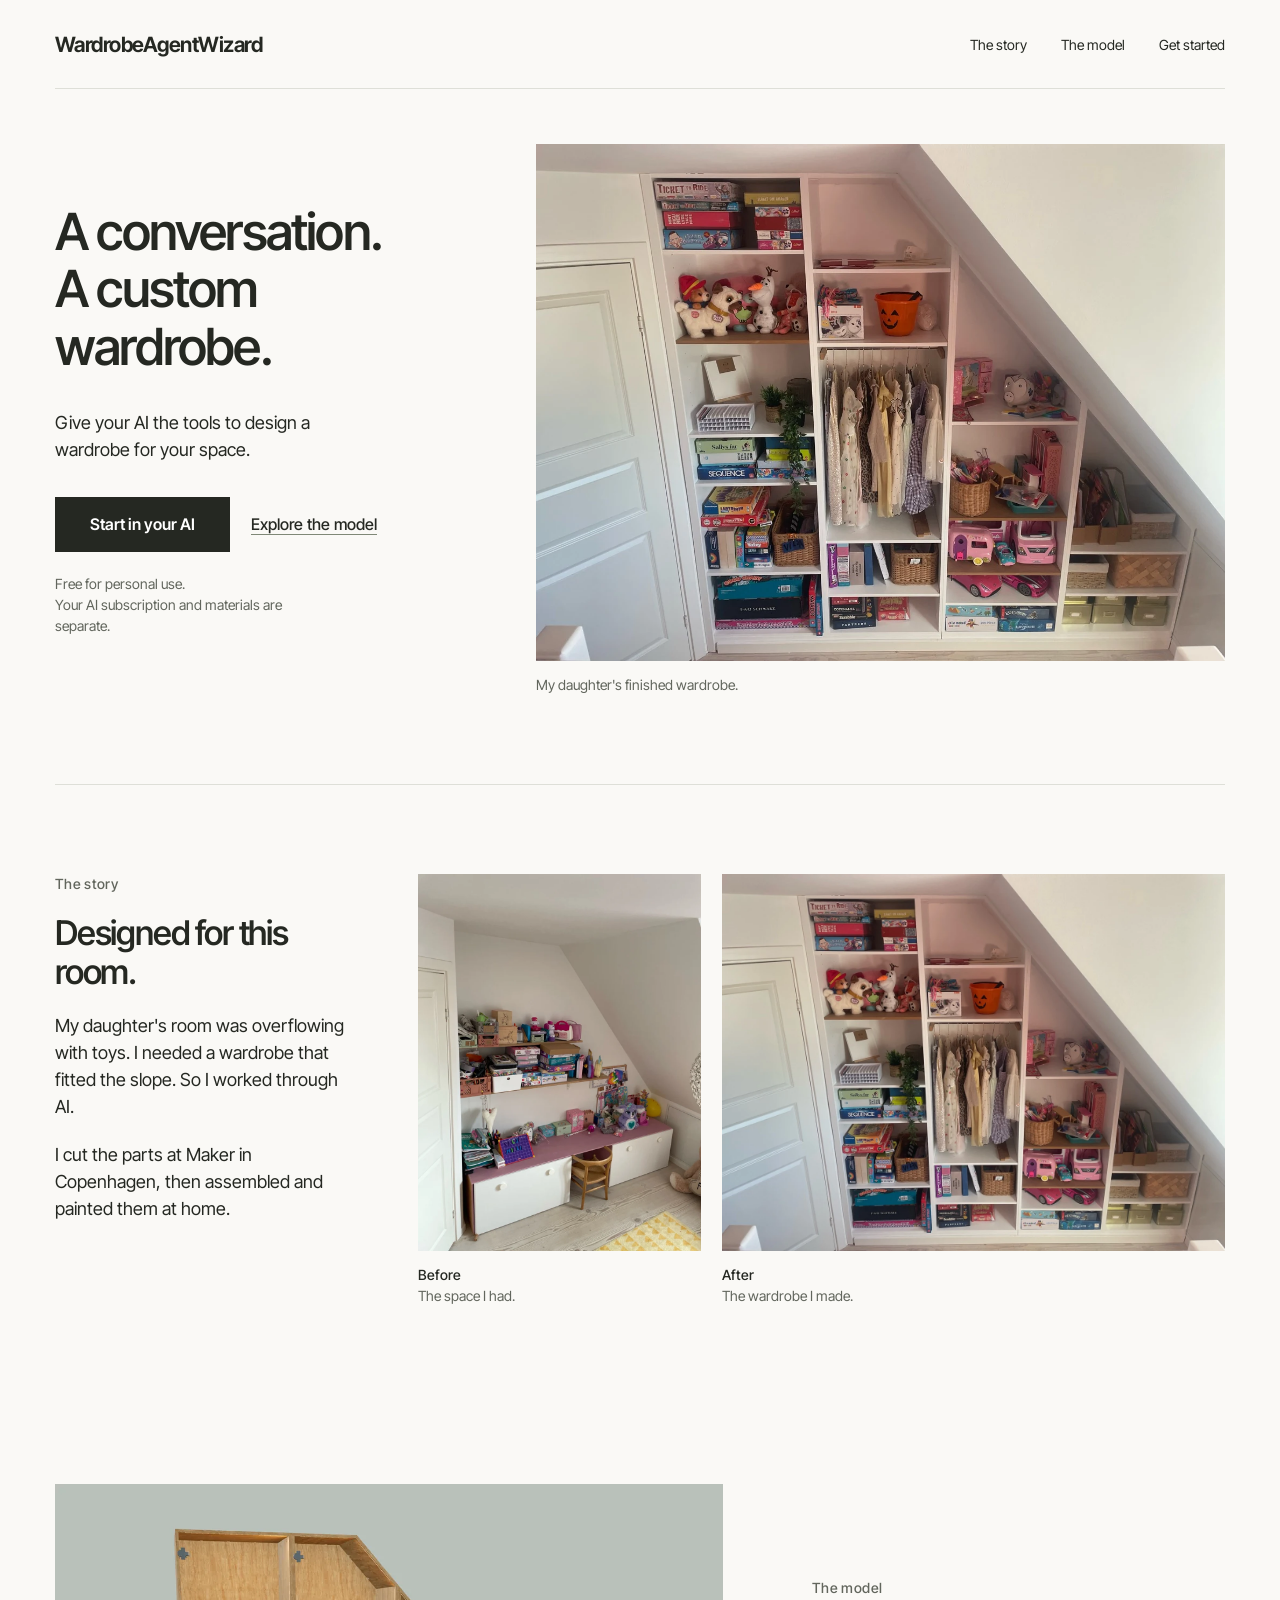
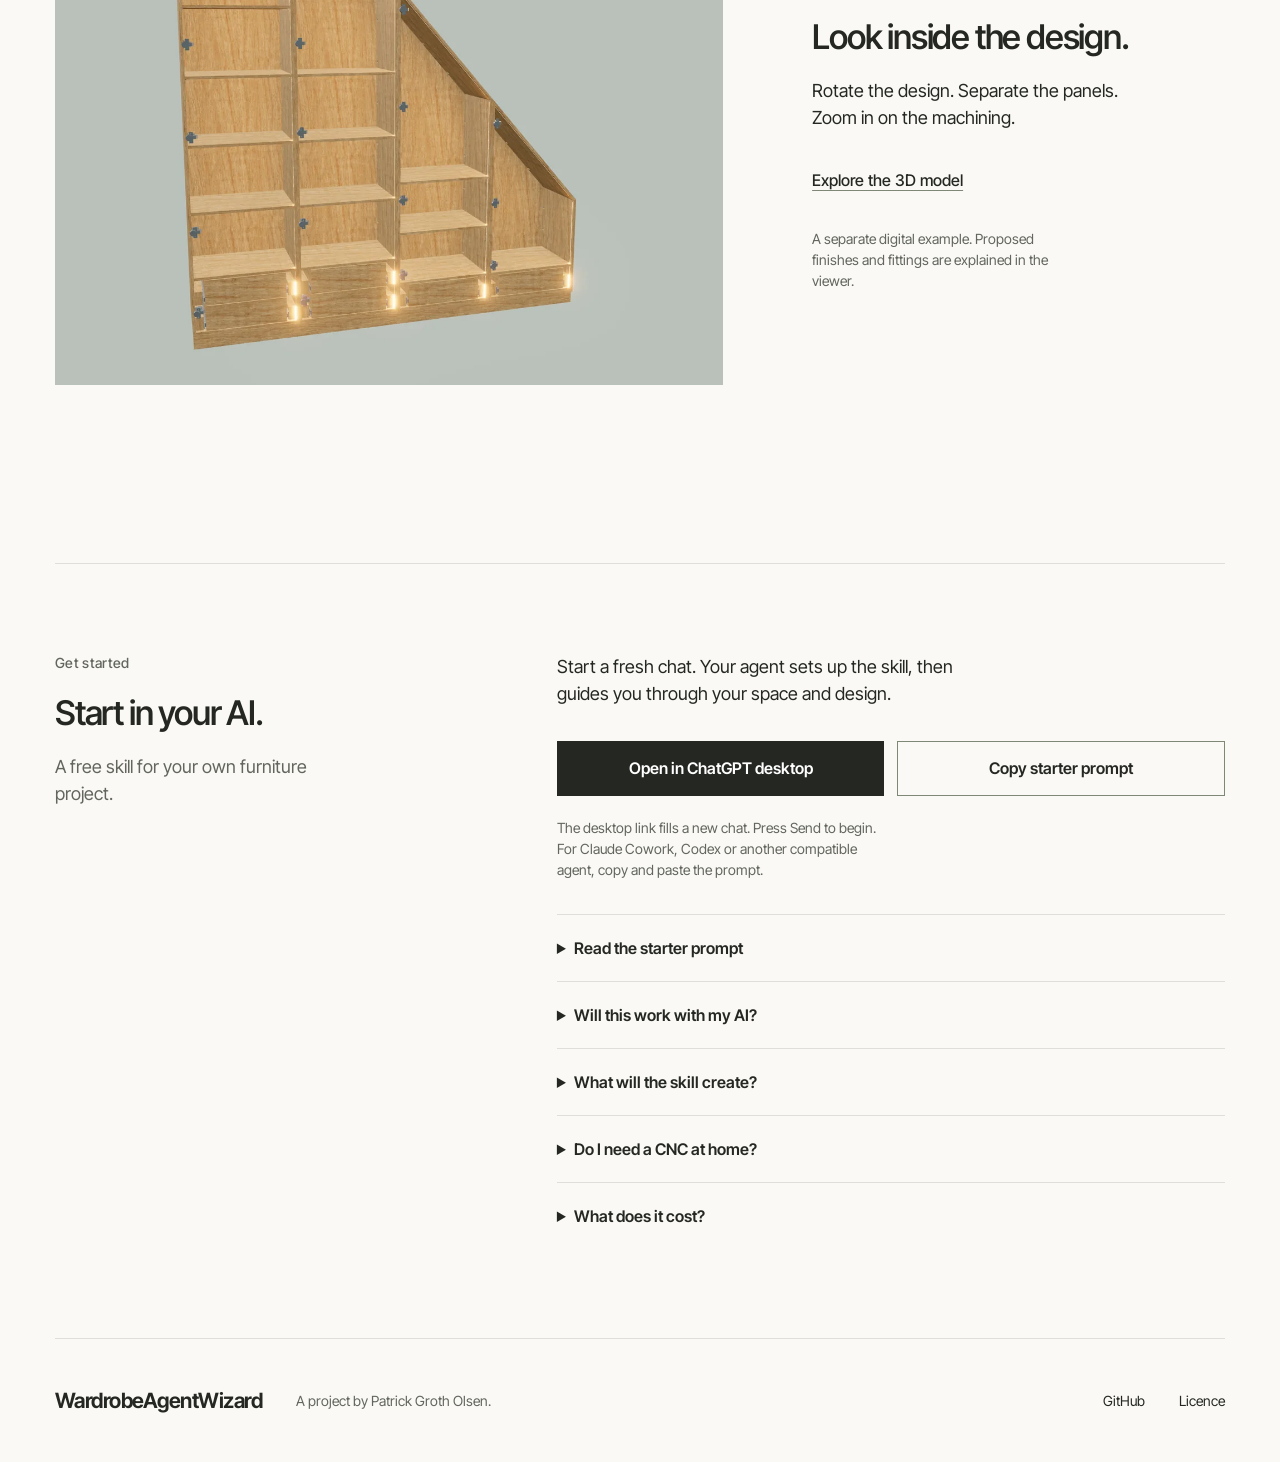
==== viewer/showcase/index.html @ 61561daf "style: simplify wardrobe page and show full finished photo" ====
<!doctype html>
<!-- Scope: Editorial furniture story and accessible handoff into the visitor's own AI agent. -->
<html lang="en">
<head>
  <meta charset="UTF-8"><meta name="viewport" content="width=device-width, initial-scale=1">
  <meta name="description" content="A conversation. A custom wardrobe. Give your AI agent a free personal-use skill for designing fitted furniture around your room.">
  <meta name="theme-color" content="#faf9f6">
  <meta property="og:title" content="A conversation. A custom wardrobe.">
  <meta property="og:description" content="From an awkward nook to a real wardrobe. Start your own project inside your AI agent.">
  <meta property="og:image" content="https://patrickgrothols.github.io/WardrobeAgentWizard/wardrobe-finished-wide.webp">
  <title>WardrobeAgentWizard | A conversation. A custom wardrobe.</title>
  <link rel="preload" href="./fonts/inter-tight-latin.woff2" as="font" type="font/woff2" crossorigin>
  <link rel="stylesheet" href="./editorial-theme.css"><link rel="stylesheet" href="./landing.css">
</head>
<body>
  <a class="skip" href="#main">Skip to content</a>
  <header class="shell topbar">
    <a class="brand" href="./" aria-label="WardrobeAgentWizard home">WardrobeAgentWizard</a>
    <nav aria-label="Main"><a href="#the-build">The story</a><a href="./model.html">The model</a><a href="#start">Get started</a></nav>
  </header>
  <main id="main">
    <section class="shell hero" aria-labelledby="hero-title">
        <div class="hero-copy"><h1 id="hero-title">A conversation.<br>A custom wardrobe.</h1>
          <p class="hero-intro">Give your AI the tools to design a wardrobe for your space.</p>
          <div class="actions"><a class="button primary" href="#start">Start in your AI</a><a class="text-link" href="./model.html">Explore the model</a></div>
          <p class="small hero-footnote">Free for personal use.<br>Your AI subscription and materials are separate.</p>
        </div>
      <figure class="hero-photo"><a href="./media/wardrobe-finished-wide.webp" aria-label="View the full finished-wardrobe photograph"><img src="./media/wardrobe-finished-wide.webp" width="1280" height="960" fetchpriority="high" alt="The complete finished wardrobe, from its tall left cabinet to the low shelves beneath the sloping ceiling."></a><figcaption>My daughter's finished wardrobe.</figcaption></figure>
    </section>
    <section class="shell room-section" id="the-build" aria-labelledby="room-title">
      <div class="room-intro"><p class="eyebrow">The story</p><h2 id="room-title">Designed for this room.</h2><p>My daughter's room was overflowing with toys. I needed a wardrobe that fitted the slope. So I worked through AI.</p><p>I cut the parts at Maker in Copenhagen, then assembled and painted them at home.</p></div>
      <div class="room-pair">
        <figure class="room-before"><img src="./media/room-before.webp" width="900" height="1200" loading="lazy" alt="Before: toys and games crowded shelves and a desk in the nook."><figcaption><span>Before</span>The space I had.</figcaption></figure>
        <figure class="room-after"><img src="./media/wardrobe-finished-wide.webp" width="1280" height="960" loading="lazy" alt="After: the full finished wardrobe stores toys, games and clothes beneath the sloping ceiling."><figcaption><span>After</span>The wardrobe I made.</figcaption></figure>
      </div>
    </section>
    <section class="model-section" aria-labelledby="model-title"><div class="shell model-grid">
      <a class="model-image" href="./model.html" aria-label="Open the interactive digital wardrobe example"><img src="./media/wardrobe-digital.webp" width="1200" height="900" loading="lazy" alt="A separate digital wardrobe example showing shelves, hardware, drawers and lighting."></a>
      <div class="model-copy"><p class="eyebrow">The model</p><h2 id="model-title">Look inside the design.</h2><p>Rotate the design. Separate the panels. Zoom in on the machining.</p><a class="text-link" href="./model.html">Explore the 3D model</a><p class="small">A separate digital example. Proposed finishes and fittings are explained in the viewer.</p></div>
    </div></section>
    <section class="start-section" id="start" aria-labelledby="start-title"><div class="shell start-grid">
      <div class="start-title"><p class="eyebrow">Get started</p><h2 id="start-title">Start in your AI.</h2><p>A free skill for your own furniture project.</p></div>
      <div class="start-panel"><p>Start a fresh chat. Your agent sets up the skill, then guides you through your space and design.</p>
        <div class="agent-actions"><a id="desktop-launch" class="button primary" href="#starter-prompt">Open in ChatGPT desktop</a><button class="button secondary" id="copy-prompt" type="button">Copy starter prompt</button></div>
        <p class="small">The desktop link fills a new chat. Press Send to begin. For Claude Cowork, Codex or another compatible agent, copy and paste the prompt.</p>
        <p id="copy-status" class="copy-status" role="status" aria-live="polite"></p>
        <details id="prompt-details"><summary>Read the starter prompt</summary><label class="visually-hidden" for="starter-prompt">Starter prompt</label><textarea id="starter-prompt" readonly rows="5">Set up WardrobeAgentWizard Skill and help me design my furniture. Go to https://github.com/PatrickGrothOls/WardrobeAgentWizard and follow the getting-started instructions. Handle the setup and ask me for any necessary approvals.</textarea></details>
        <details><summary>Will this work with my AI?</summary><p>Use an AI work environment that can download files and run commands. Setup supports macOS Apple Silicon and Linux x86-64, including hosted workspaces. Native Windows isn't supported. Allow about 4 GB free plus project space.</p><a class="text-link" href="https://github.com/PatrickGrothOls/WardrobeAgentWizard/blob/main/START_HERE.md">Setup details and limitations</a></details>
        <details><summary>What will the skill create?</summary><p>The workflow covers measurements, 3D design, part files, supported hardware machining and cutting information. Your agent asks for missing measurements and workshop details. Designs and manufacturing files must be checked before cutting.</p></details>
        <details><summary>Do I need a CNC at home?</summary><p>No. You need access to a workshop or supplier that can cut the parts. My build used the CNC at Maker in Copenhagen.</p></details>
        <details><summary>What does it cost?</summary><p>The skill is free for personal, noncommercial projects. AI subscriptions, materials, hardware and workshop time are separate. Commercial use requires a separate licence.</p></details>
      </div>
    </div><footer class="shell"><a class="brand" href="./">WardrobeAgentWizard</a><p>A project by Patrick Groth Olsen.</p><nav aria-label="Footer"><a href="https://github.com/PatrickGrothOls/WardrobeAgentWizard">GitHub</a><a href="https://github.com/PatrickGrothOls/WardrobeAgentWizard/blob/main/LICENSE.md">Licence</a></nav></footer></section>
  </main>
  <script type="module" src="./LandingPage.js"></script>
</body>
</html>
---- viewer/showcase/editorial-theme.css ----
/* Scope: Shared editorial type, colour, spacing, controls and accessible document defaults. */
@font-face { font-family:"Inter Tight"; src:url("./fonts/inter-tight-latin.woff2") format("woff2"); font-style:normal; font-weight:400 900; font-display:swap; }
:root { --paper:#faf9f6; --ink:#252822; --muted:#62665d; --accent:#65725b; --rule:#dedfd8; --xs:.5rem; --sm:.8125rem; --md:1.3125rem; --lg:2.125rem; --xl:3.4375rem; --xxl:5.5625rem; font-family:"Inter Tight",Arial,sans-serif; color:var(--ink); background:var(--paper); font-synthesis:none; }
* { box-sizing:border-box; }
html { scroll-padding-top:var(--lg); }
body { margin:0; font-size:1.125rem; line-height:1.5; }
a { color:inherit; text-underline-offset:.25em; }
button,textarea { font:inherit; }
button,a,summary { -webkit-tap-highlight-color:transparent; }
a:focus-visible,button:focus-visible,summary:focus-visible,textarea:focus-visible { outline:3px solid var(--accent); outline-offset:5px; }
img { display:block; width:100%; height:auto; }
figure,h1,h2,h3,p { margin:0; }
p+p { margin-top:var(--md); }
h1,h2,h3 { font-weight:550; letter-spacing:-.035em; line-height:1.12; }
h2 { font-size:2.125rem; }
h3 { font-size:1.625rem; margin-bottom:var(--md); }
.shell { width:min(calc(100% - 2 * var(--xl)),96rem); margin-inline:auto; }
.brand { font-size:1.3125rem; font-weight:650; letter-spacing:-.025em; text-decoration:none; line-height:1; white-space:nowrap; }
.eyebrow { font-size:.875rem; line-height:1.4; letter-spacing:.025em; font-weight:500; color:var(--muted); margin-bottom:var(--md); }
.small,figcaption { font-size:.875rem; line-height:1.5; }
.small { color:var(--muted); }
.actions { display:flex; align-items:center; flex-wrap:wrap; gap:var(--md); }
.button { display:inline-flex; align-items:center; justify-content:center; min-height:3.4375rem; padding:var(--sm) var(--lg); border:1px solid transparent; border-radius:0; font-size:1rem; font-weight:600; text-decoration:none; cursor:pointer; text-align:center; line-height:1.4; transition:background-color .18s,color .18s; }
.primary { color:#fff; background:var(--ink); }
.primary:hover { background:#454d3f; }
.secondary { color:var(--ink); border-color:#7f8877; background:transparent; }
.secondary:hover { background:#eceee7; }
.text-link { display:inline-flex; align-items:center; min-height:3.4375rem; text-decoration:underline; text-decoration-color:#7f8877; font-size:1rem; font-weight:500; }
.text-link:hover { color:#4e5948; }
details { border-top:1px solid var(--rule); }
summary { min-height:3.4375rem; padding-block:var(--md); cursor:pointer; font-size:1rem; font-weight:600; }
details p { margin-bottom:var(--md); }
textarea { width:100%; min-height:13rem; padding:var(--sm); border:1px solid #77786f; border-radius:0; background:transparent; color:inherit; font-size:1rem; resize:vertical; }
.visually-hidden { position:absolute; width:1px; height:1px; padding:0; overflow:hidden; clip-path:inset(50%); white-space:nowrap; }
.skip { position:absolute; top:-100px; left:var(--md); padding:var(--sm); background:var(--ink); color:#fff; z-index:10; }
.skip:focus { top:var(--sm); }
@media (prefers-reduced-motion:reduce) { .button { transition:none; } }
---- viewer/showcase/landing.css ----
/* Scope: Calm, uncropped photographic layouts and responsive page sections. */
.topbar { min-height:5.5625rem; display:flex; align-items:center; gap:var(--lg); border-bottom:1px solid var(--rule); }
nav { display:flex; gap:var(--lg); margin-left:auto; }
nav a { display:inline-flex; align-items:center; min-height:3.4375rem; font-size:.875rem; text-decoration:none; }
nav a:hover { text-decoration:underline; }
.hero { display:grid; grid-template-columns:minmax(0,.618fr) minmax(0,1fr); gap:var(--xl); align-items:center; padding-block:var(--xl) var(--xxl); }
h1 { font-size:clamp(2.625rem,4vw,3.4375rem); }
.hero-intro { max-width:32ch; margin-top:var(--lg); }
.hero .actions { margin-block:var(--lg) var(--md); }
.hero-footnote { max-width:34ch; }
.hero-photo a { display:block; }
.hero-photo img,.room-pair img { width:100%; height:auto; }
.hero-photo figcaption { margin-top:var(--sm); color:var(--muted); }
.room-section { display:grid; grid-template-columns:minmax(0,.382fr) minmax(0,1fr); gap:var(--xl); padding-block:var(--xxl); border-top:1px solid var(--rule); }
.room-intro p:not(.eyebrow) { margin-top:var(--md); max-width:30ch; }
.room-pair { display:grid; grid-template-columns:minmax(0,.5625fr) minmax(0,1fr); gap:var(--md); align-self:start; }
.room-pair figcaption { display:flex; flex-direction:column; padding-top:var(--sm); color:var(--muted); }
.room-pair figcaption span { color:var(--ink); font-weight:500; }
.model-section { padding-block:var(--xxl); }
.model-grid { display:grid; grid-template-columns:minmax(0,1fr) minmax(0,.618fr); align-items:center; gap:var(--xxl); }
.model-image { display:block; }
.model-copy>p:not(.eyebrow) { margin-top:var(--md); max-width:32ch; }
.model-copy .text-link { margin-top:var(--md); }
.model-copy .small { margin-top:var(--md); }
.start-section { padding-top:var(--xxl); }
.start-grid { display:grid; grid-template-columns:minmax(0,.618fr) minmax(0,1fr); gap:var(--xxl); padding-block:var(--xxl); border-top:1px solid var(--rule); }
.start-title>p:last-child { margin-top:var(--md); max-width:28ch; color:var(--muted); }
.start-panel>p { max-width:42ch; }
.agent-actions { display:flex; flex-wrap:wrap; gap:var(--sm); margin-block:var(--lg) var(--md); }
.agent-actions .button { flex:1; min-width:13rem; }
.start-panel .small { margin-bottom:var(--lg); }
.start-panel details p { color:var(--muted); font-size:1rem; }
.start-panel .text-link { margin-bottom:var(--md); }
.copy-status { font-size:1rem; color:#3d5839; margin-bottom:var(--md); }
.copy-status:empty { display:none; }
footer { display:flex; align-items:center; gap:var(--lg); border-top:1px solid var(--rule); padding-block:var(--lg); }
footer p { font-size:.875rem; color:var(--muted); }
@media (max-width:75rem) {
  .shell { width:calc(100% - 2 * var(--lg)); }
  .hero,.room-section { gap:var(--lg); }
  .model-grid,.start-grid { gap:var(--xl); }
}
@media (max-width:47.5rem) {
  .shell { width:calc(100% - 2 * var(--md)); }
  .topbar { gap:var(--sm); }
  .brand { font-size:1rem; }
  .topbar nav a:not(:last-child) { display:none; }
  .topbar nav { gap:0; }
  .topbar nav a { white-space:nowrap; }
  .hero { grid-template-columns:1fr; gap:var(--lg); padding-block:var(--lg) var(--xl); }
  h1 { font-size:2.625rem; }
  .hero-intro { margin-top:var(--md); }
  .hero .actions { margin-top:var(--md); }
  .hero .button { padding-inline:var(--md); }
  .room-section { grid-template-columns:1fr; padding-block:var(--xl); gap:var(--lg); }
  .room-intro p:not(.eyebrow) { max-width:34ch; }
  .room-pair { gap:var(--sm); }
  .model-section { padding-block:var(--xl); }
  .model-grid { grid-template-columns:1fr; gap:var(--lg); }
  .model-copy>p:not(.eyebrow) { max-width:34ch; }
  .start-section { padding-top:var(--xl); }
  .start-grid { grid-template-columns:1fr; padding-block:var(--xl); gap:var(--lg); }
  footer { flex-wrap:wrap; gap:var(--sm); padding-block:var(--lg); }
  footer p { flex-basis:100%; }
  footer nav { margin-left:0; }
}
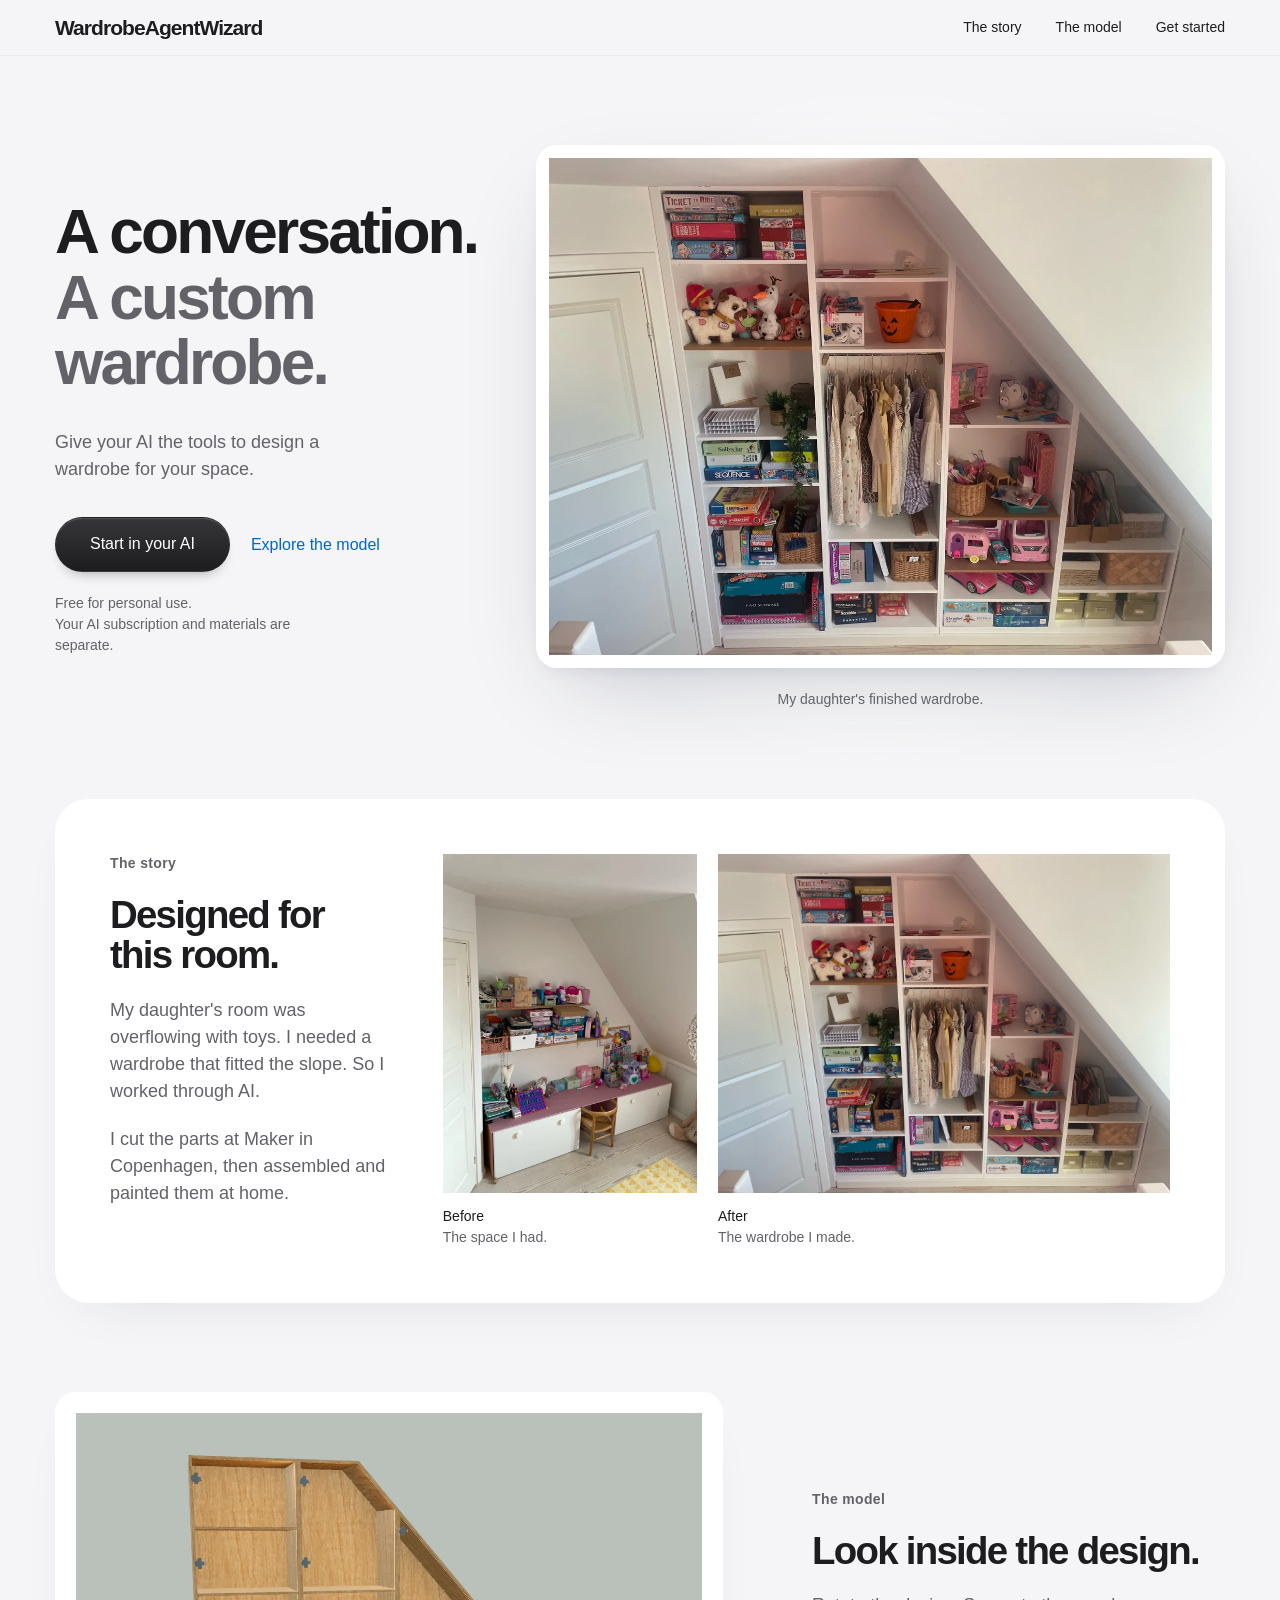
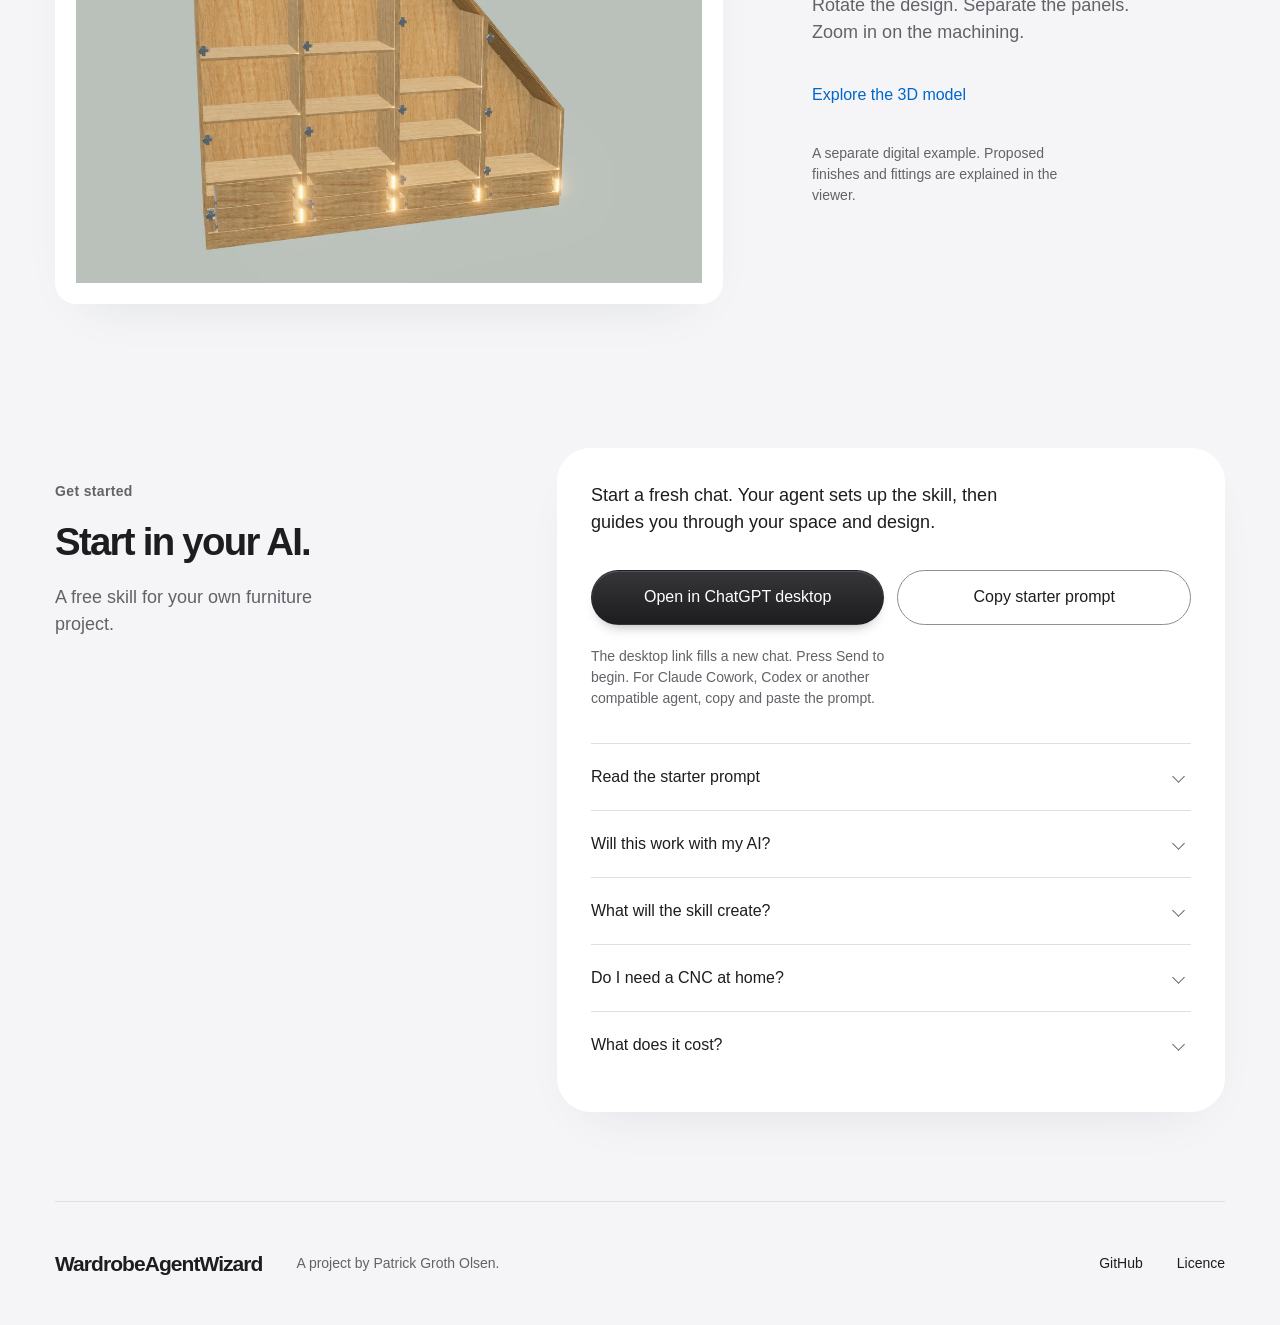
==== commit 37ba8e57: "style: add depth and finesse to wardrobe landing page" ====
--- a/viewer/showcase/index.html
+++ b/viewer/showcase/index.html
@@ -4,23 +4,22 @@
 <head>
   <meta charset="UTF-8"><meta name="viewport" content="width=device-width, initial-scale=1">
   <meta name="description" content="A conversation. A custom wardrobe. Give your AI agent a free personal-use skill for designing fitted furniture around your room.">
-  <meta name="theme-color" content="#faf9f6">
+  <meta name="theme-color" content="#f5f5f7">
   <meta property="og:title" content="A conversation. A custom wardrobe.">
   <meta property="og:description" content="From an awkward nook to a real wardrobe. Start your own project inside your AI agent.">
   <meta property="og:image" content="https://patrickgrothols.github.io/WardrobeAgentWizard/wardrobe-finished-wide.webp">
   <title>WardrobeAgentWizard | A conversation. A custom wardrobe.</title>
-  <link rel="preload" href="./fonts/inter-tight-latin.woff2" as="font" type="font/woff2" crossorigin>
   <link rel="stylesheet" href="./editorial-theme.css"><link rel="stylesheet" href="./landing.css">
 </head>
 <body>
   <a class="skip" href="#main">Skip to content</a>
-  <header class="shell topbar">
+  <header class="site-header"><div class="shell topbar">
     <a class="brand" href="./" aria-label="WardrobeAgentWizard home">WardrobeAgentWizard</a>
     <nav aria-label="Main"><a href="#the-build">The story</a><a href="./model.html">The model</a><a href="#start">Get started</a></nav>
-  </header>
+  </div></header>
   <main id="main">
     <section class="shell hero" aria-labelledby="hero-title">
-        <div class="hero-copy"><h1 id="hero-title">A conversation.<br>A custom wardrobe.</h1>
+        <div class="hero-copy"><h1 id="hero-title">A conversation.<br><span>A custom wardrobe.</span></h1>
           <p class="hero-intro">Give your AI the tools to design a wardrobe for your space.</p>
           <div class="actions"><a class="button primary" href="#start">Start in your AI</a><a class="text-link" href="./model.html">Explore the model</a></div>
           <p class="small hero-footnote">Free for personal use.<br>Your AI subscription and materials are separate.</p>
--- a/viewer/showcase/editorial-theme.css
+++ b/viewer/showcase/editorial-theme.css
@@ -1,9 +1,15 @@
-/* Scope: Shared editorial type, colour, spacing, controls and accessible document defaults. */
-@font-face { font-family:"Inter Tight"; src:url("./fonts/inter-tight-latin.woff2") format("woff2"); font-style:normal; font-weight:400 900; font-display:swap; }
-:root { --paper:#faf9f6; --ink:#252822; --muted:#62665d; --accent:#65725b; --rule:#dedfd8; --xs:.5rem; --sm:.8125rem; --md:1.3125rem; --lg:2.125rem; --xl:3.4375rem; --xxl:5.5625rem; font-family:"Inter Tight",Arial,sans-serif; color:var(--ink); background:var(--paper); font-synthesis:none; }
+/* Scope: Shared type, surface materials, controls and accessible document defaults. */
+:root {
+  --paper:#f5f5f7; --surface:#fff; --ink:#1d1d1f; --muted:#626268; --accent:#0066cc; --rule:#dedee3;
+  --xs:.5rem; --sm:.8125rem; --md:1.3125rem; --lg:2.125rem; --xl:3.4375rem; --xxl:5.5625rem;
+  --radius:1.3125rem; --radius-lg:2.125rem; --display:calc(3.4375rem * 1.272); --section-title:calc(2.125rem * 1.272);
+  --photo-shadow:0 34px 89px -34px #1d263c42,0 8px 21px -13px #1d263c2e;
+  --surface-shadow:0 21px 55px -34px #1d263c26,inset 0 1px 0 #ffffff;
+  font-family:-apple-system,BlinkMacSystemFont,"Segoe UI",sans-serif; color:var(--ink); background:var(--paper); font-synthesis:none;
+}
 * { box-sizing:border-box; }
-html { scroll-padding-top:var(--lg); }
-body { margin:0; font-size:1.125rem; line-height:1.5; }
+html { scroll-padding-top:var(--xxl); }
+body { margin:0; font-size:1.125rem; line-height:1.5; -webkit-font-smoothing:antialiased; }
 a { color:inherit; text-underline-offset:.25em; }
 button,textarea { font:inherit; }
 button,a,summary { -webkit-tap-highlight-color:transparent; }
@@ -11,26 +17,29 @@
 img { display:block; width:100%; height:auto; }
 figure,h1,h2,h3,p { margin:0; }
 p+p { margin-top:var(--md); }
-h1,h2,h3 { font-weight:550; letter-spacing:-.035em; line-height:1.12; }
-h2 { font-size:2.125rem; }
+h1,h2,h3 { font-weight:600; letter-spacing:-.045em; line-height:1.05; text-wrap:balance; overflow-wrap:anywhere; }
+h2 { font-size:clamp(2.125rem,3vw,var(--section-title)); }
 h3 { font-size:1.625rem; margin-bottom:var(--md); }
 .shell { width:min(calc(100% - 2 * var(--xl)),96rem); margin-inline:auto; }
-.brand { font-size:1.3125rem; font-weight:650; letter-spacing:-.025em; text-decoration:none; line-height:1; white-space:nowrap; }
-.eyebrow { font-size:.875rem; line-height:1.4; letter-spacing:.025em; font-weight:500; color:var(--muted); margin-bottom:var(--md); }
-.small,figcaption { font-size:.875rem; line-height:1.5; }
+.brand { font-size:1.3125rem; font-weight:600; letter-spacing:-.045em; text-decoration:none; line-height:1; overflow-wrap:anywhere; }
+.eyebrow { font-size:.875rem; line-height:1.4; letter-spacing:.025em; font-weight:600; color:var(--muted); margin-bottom:var(--md); }
+.small,figcaption { font-size:.875rem; line-height:1.5; overflow-wrap:anywhere; }
 .small { color:var(--muted); }
 .actions { display:flex; align-items:center; flex-wrap:wrap; gap:var(--md); }
-.button { display:inline-flex; align-items:center; justify-content:center; min-height:3.4375rem; padding:var(--sm) var(--lg); border:1px solid transparent; border-radius:0; font-size:1rem; font-weight:600; text-decoration:none; cursor:pointer; text-align:center; line-height:1.4; transition:background-color .18s,color .18s; }
-.primary { color:#fff; background:var(--ink); }
-.primary:hover { background:#454d3f; }
-.secondary { color:var(--ink); border-color:#7f8877; background:transparent; }
-.secondary:hover { background:#eceee7; }
-.text-link { display:inline-flex; align-items:center; min-height:3.4375rem; text-decoration:underline; text-decoration-color:#7f8877; font-size:1rem; font-weight:500; }
-.text-link:hover { color:#4e5948; }
+.button { display:inline-flex; align-items:center; justify-content:center; min-height:3.4375rem; padding:var(--sm) var(--lg); border:1px solid transparent; border-radius:3.4375rem; font-size:1rem; font-weight:500; text-decoration:none; cursor:pointer; text-align:center; line-height:1.4; transition:background-color .21s,box-shadow .21s; }
+.primary { color:#fff; background:linear-gradient(#36363a,#1d1d1f); box-shadow:inset 0 1px 0 #ffffff26,0 8px 13px -8px #1d1d1f66; }
+.primary:hover { background:#36363a; box-shadow:inset 0 1px 0 #ffffff26,0 8px 21px -8px #1d1d1f66; }
+.secondary { color:var(--ink); border-color:#8e8e93; background:var(--surface); }
+.secondary:hover { background:var(--paper); }
+.text-link { display:inline-flex; align-items:center; min-height:3.4375rem; color:var(--accent); text-decoration:none; font-size:1rem; font-weight:500; }
+.text-link:hover { text-decoration:underline; }
 details { border-top:1px solid var(--rule); }
-summary { min-height:3.4375rem; padding-block:var(--md); cursor:pointer; font-size:1rem; font-weight:600; }
+summary { display:flex; align-items:center; justify-content:space-between; gap:var(--md); min-height:3.4375rem; padding-block:var(--md); cursor:pointer; font-size:1rem; font-weight:500; list-style:none; }
+summary::-webkit-details-marker { display:none; }
+summary::after { content:""; width:var(--xs); height:var(--xs); flex-shrink:0; margin-right:var(--xs); border-right:1.5px solid var(--muted); border-bottom:1.5px solid var(--muted); transform:rotate(45deg); }
+details[open] summary::after { transform:rotate(225deg); }
 details p { margin-bottom:var(--md); }
-textarea { width:100%; min-height:13rem; padding:var(--sm); border:1px solid #77786f; border-radius:0; background:transparent; color:inherit; font-size:1rem; resize:vertical; }
+textarea { width:100%; min-height:13rem; padding:var(--md); border:1px solid #8e8e93; border-radius:var(--sm); background:var(--paper); color:inherit; font-size:1rem; resize:vertical; }
 .visually-hidden { position:absolute; width:1px; height:1px; padding:0; overflow:hidden; clip-path:inset(50%); white-space:nowrap; }
 .skip { position:absolute; top:-100px; left:var(--md); padding:var(--sm); background:var(--ink); color:#fff; z-index:10; }
 .skip:focus { top:var(--sm); }
--- a/viewer/showcase/landing.css
+++ b/viewer/showcase/landing.css
@@ -1,30 +1,36 @@
-/* Scope: Calm, uncropped photographic layouts and responsive page sections. */
-.topbar { min-height:5.5625rem; display:flex; align-items:center; gap:var(--lg); border-bottom:1px solid var(--rule); }
+/* Scope: Layered photographic page sections and their responsive layout. */
+.site-header { position:sticky; top:0; z-index:5; background:#f5f5f7d9; backdrop-filter:blur(21px); -webkit-backdrop-filter:blur(21px); border-bottom:1px solid #1d1d1f0a; }
+.topbar { min-height:3.4375rem; display:flex; flex-wrap:wrap; align-items:center; gap:0 var(--lg); }
+.topbar .brand { max-width:100%; }
 nav { display:flex; gap:var(--lg); margin-left:auto; }
 nav a { display:inline-flex; align-items:center; min-height:3.4375rem; font-size:.875rem; text-decoration:none; }
-nav a:hover { text-decoration:underline; }
-.hero { display:grid; grid-template-columns:minmax(0,.618fr) minmax(0,1fr); gap:var(--xl); align-items:center; padding-block:var(--xl) var(--xxl); }
-h1 { font-size:clamp(2.625rem,4vw,3.4375rem); }
-.hero-intro { max-width:32ch; margin-top:var(--lg); }
+nav a:hover { color:var(--accent); }
+.hero { display:grid; grid-template-columns:minmax(0,.618fr) minmax(0,1fr); gap:var(--xl); align-items:center; padding-block:var(--xxl); }
+h1 { font-size:clamp(2.625rem,4.86vw,var(--display)); }
+h1 span { color:var(--muted); }
+.hero-intro { max-width:32ch; margin-top:var(--lg); color:var(--muted); }
 .hero .actions { margin-block:var(--lg) var(--md); }
-.hero-footnote { max-width:34ch; }
-.hero-photo a { display:block; }
+.hero-footnote { max-width:36ch; }
+.hero-photo { position:relative; isolation:isolate; }
+.hero-photo::before { content:""; position:absolute; inset:calc(-1 * var(--xl)) 0; z-index:-1; background:radial-gradient(ellipse,#ffffff 34%,#ffffff00 72%); pointer-events:none; }
+.hero-photo a { display:block; padding:var(--sm); border-radius:var(--radius); background:var(--surface); box-shadow:var(--photo-shadow); }
 .hero-photo img,.room-pair img { width:100%; height:auto; }
-.hero-photo figcaption { margin-top:var(--sm); color:var(--muted); }
-.room-section { display:grid; grid-template-columns:minmax(0,.382fr) minmax(0,1fr); gap:var(--xl); padding-block:var(--xxl); border-top:1px solid var(--rule); }
-.room-intro p:not(.eyebrow) { margin-top:var(--md); max-width:30ch; }
+.hero-photo figcaption { margin-top:var(--md); color:var(--muted); text-align:center; }
+.room-section { display:grid; grid-template-columns:minmax(0,.382fr) minmax(0,1fr); gap:var(--xl); padding:var(--xl); border-radius:var(--radius-lg); background:var(--surface); box-shadow:var(--surface-shadow); }
+.room-intro p:not(.eyebrow) { margin-top:var(--md); max-width:30ch; color:var(--muted); }
 .room-pair { display:grid; grid-template-columns:minmax(0,.5625fr) minmax(0,1fr); gap:var(--md); align-self:start; }
 .room-pair figcaption { display:flex; flex-direction:column; padding-top:var(--sm); color:var(--muted); }
 .room-pair figcaption span { color:var(--ink); font-weight:500; }
 .model-section { padding-block:var(--xxl); }
 .model-grid { display:grid; grid-template-columns:minmax(0,1fr) minmax(0,.618fr); align-items:center; gap:var(--xxl); }
-.model-image { display:block; }
-.model-copy>p:not(.eyebrow) { margin-top:var(--md); max-width:32ch; }
-.model-copy .text-link { margin-top:var(--md); }
-.model-copy .small { margin-top:var(--md); }
-.start-section { padding-top:var(--xxl); }
-.start-grid { display:grid; grid-template-columns:minmax(0,.618fr) minmax(0,1fr); gap:var(--xxl); padding-block:var(--xxl); border-top:1px solid var(--rule); }
+.model-image { display:block; padding:var(--md); background:var(--surface); border-radius:var(--radius); box-shadow:var(--surface-shadow); }
+.model-copy>p:not(.eyebrow) { margin-top:var(--md); max-width:32ch; color:var(--muted); }
+.model-copy .text-link,.model-copy .small { margin-top:var(--md); }
+.start-section { padding-top:var(--xl); }
+.start-grid { display:grid; grid-template-columns:minmax(0,.618fr) minmax(0,1fr); gap:var(--xxl); padding-bottom:var(--xxl); }
+.start-title { padding-top:var(--lg); }
 .start-title>p:last-child { margin-top:var(--md); max-width:28ch; color:var(--muted); }
+.start-panel { background:var(--surface); padding:var(--lg); border-radius:var(--radius-lg); box-shadow:var(--surface-shadow); }
 .start-panel>p { max-width:42ch; }
 .agent-actions { display:flex; flex-wrap:wrap; gap:var(--sm); margin-block:var(--lg) var(--md); }
 .agent-actions .button { flex:1; min-width:13rem; }
@@ -37,8 +43,15 @@
 footer p { font-size:.875rem; color:var(--muted); }
 @media (max-width:75rem) {
   .shell { width:calc(100% - 2 * var(--lg)); }
-  .hero,.room-section { gap:var(--lg); }
+  .hero { gap:var(--lg); }
+  .room-section { gap:var(--lg); padding:var(--lg); }
   .model-grid,.start-grid { gap:var(--xl); }
+  .agent-actions .button { min-width:100%; }
+}
+@media (max-width:64rem) {
+  .room-section { grid-template-columns:1fr; }
+  .room-intro { max-width:55ch; }
+  .room-intro p:not(.eyebrow) { max-width:none; }
 }
 @media (max-width:47.5rem) {
   .shell { width:calc(100% - 2 * var(--md)); }
@@ -52,14 +65,20 @@
   .hero-intro { margin-top:var(--md); }
   .hero .actions { margin-top:var(--md); }
   .hero .button { padding-inline:var(--md); }
-  .room-section { grid-template-columns:1fr; padding-block:var(--xl); gap:var(--lg); }
-  .room-intro p:not(.eyebrow) { max-width:34ch; }
+  .hero-photo::before { inset:0; }
+  .hero-photo a { padding:var(--xs); border-radius:var(--sm); }
+  .hero-photo figcaption { margin-top:var(--sm); }
+  .room-section { padding:var(--md); border-radius:var(--radius); gap:var(--lg); }
   .room-pair { gap:var(--sm); }
   .model-section { padding-block:var(--xl); }
   .model-grid { grid-template-columns:1fr; gap:var(--lg); }
+  .model-image { padding:var(--sm); }
   .model-copy>p:not(.eyebrow) { max-width:34ch; }
-  .start-section { padding-top:var(--xl); }
-  .start-grid { grid-template-columns:1fr; padding-block:var(--xl); gap:var(--lg); }
+  .start-section { padding-top:0; }
+  .start-grid { grid-template-columns:1fr; padding-bottom:var(--xl); gap:var(--lg); }
+  .start-title { padding-top:0; }
+  .start-panel { padding:var(--md); border-radius:var(--radius); }
+  .agent-actions .button { min-width:0; flex-basis:100%; padding-inline:var(--sm); }
   footer { flex-wrap:wrap; gap:var(--sm); padding-block:var(--lg); }
   footer p { flex-basis:100%; }
   footer nav { margin-left:0; }
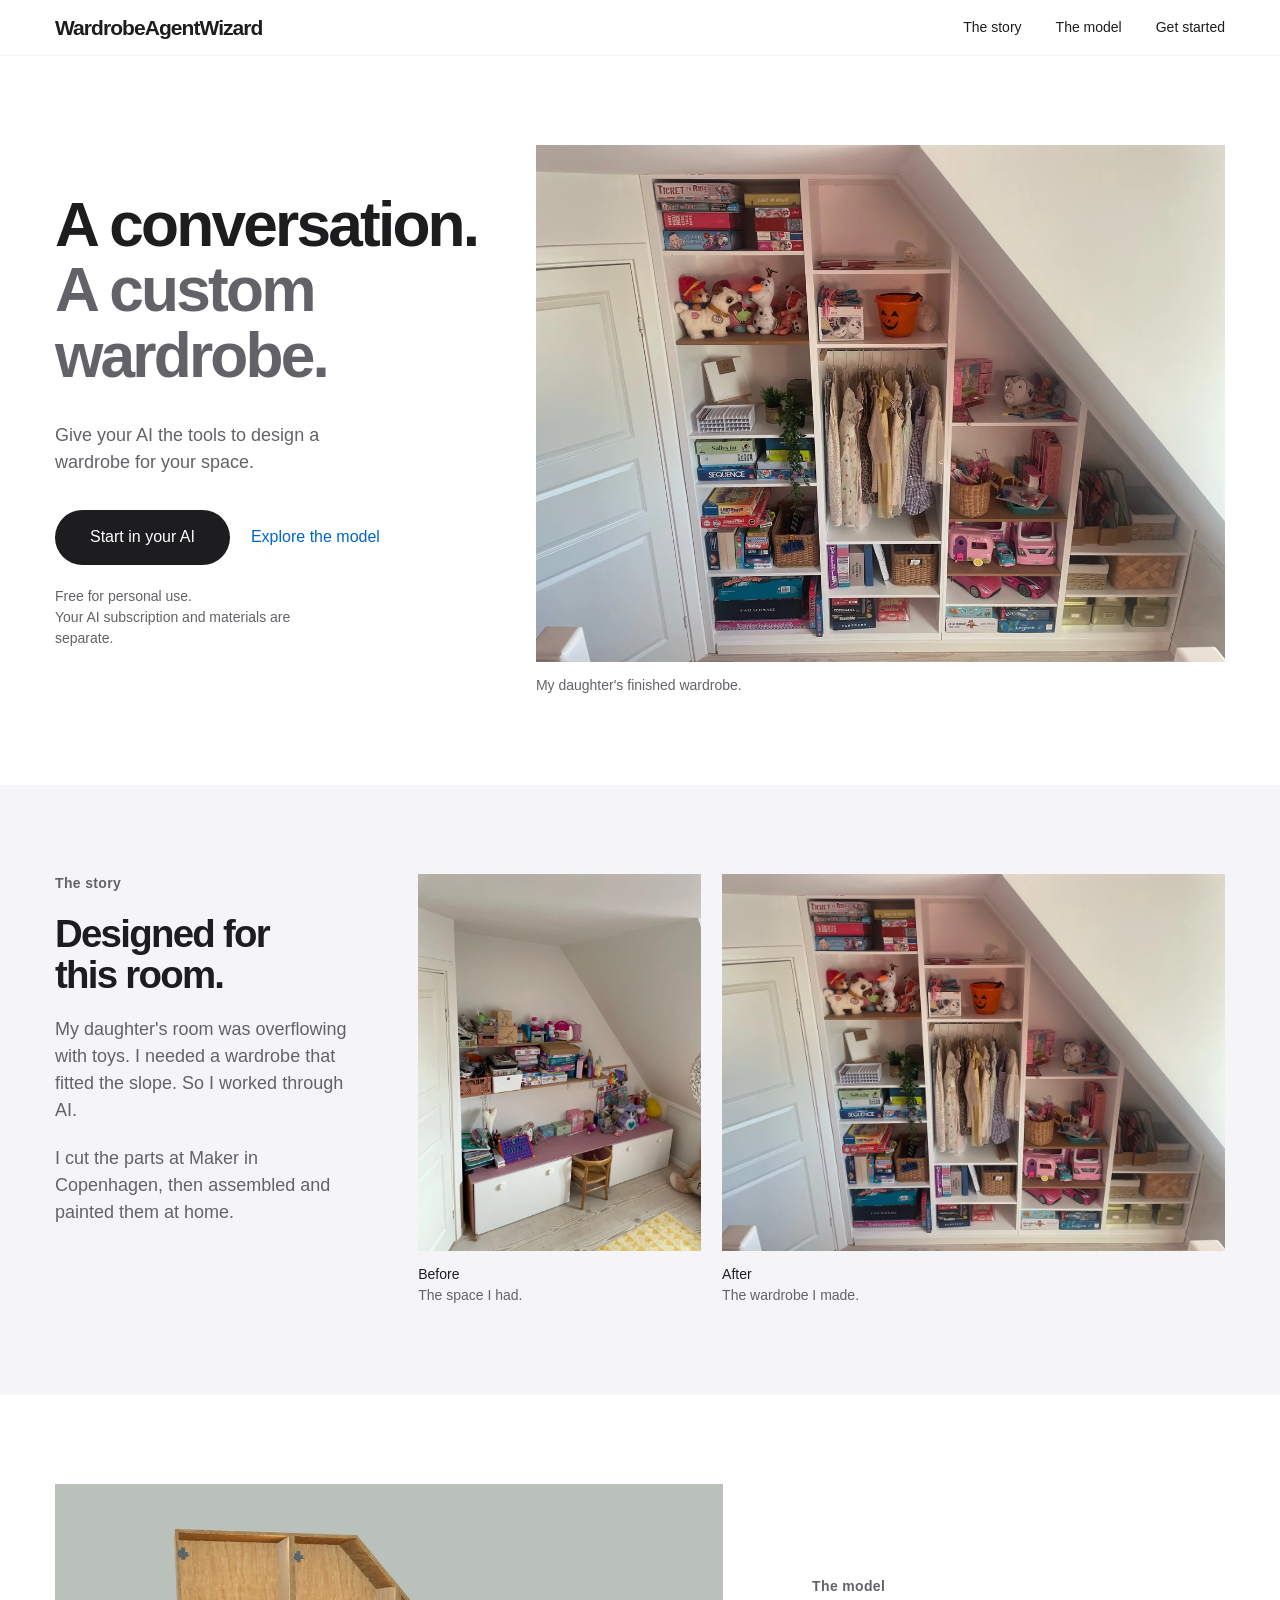
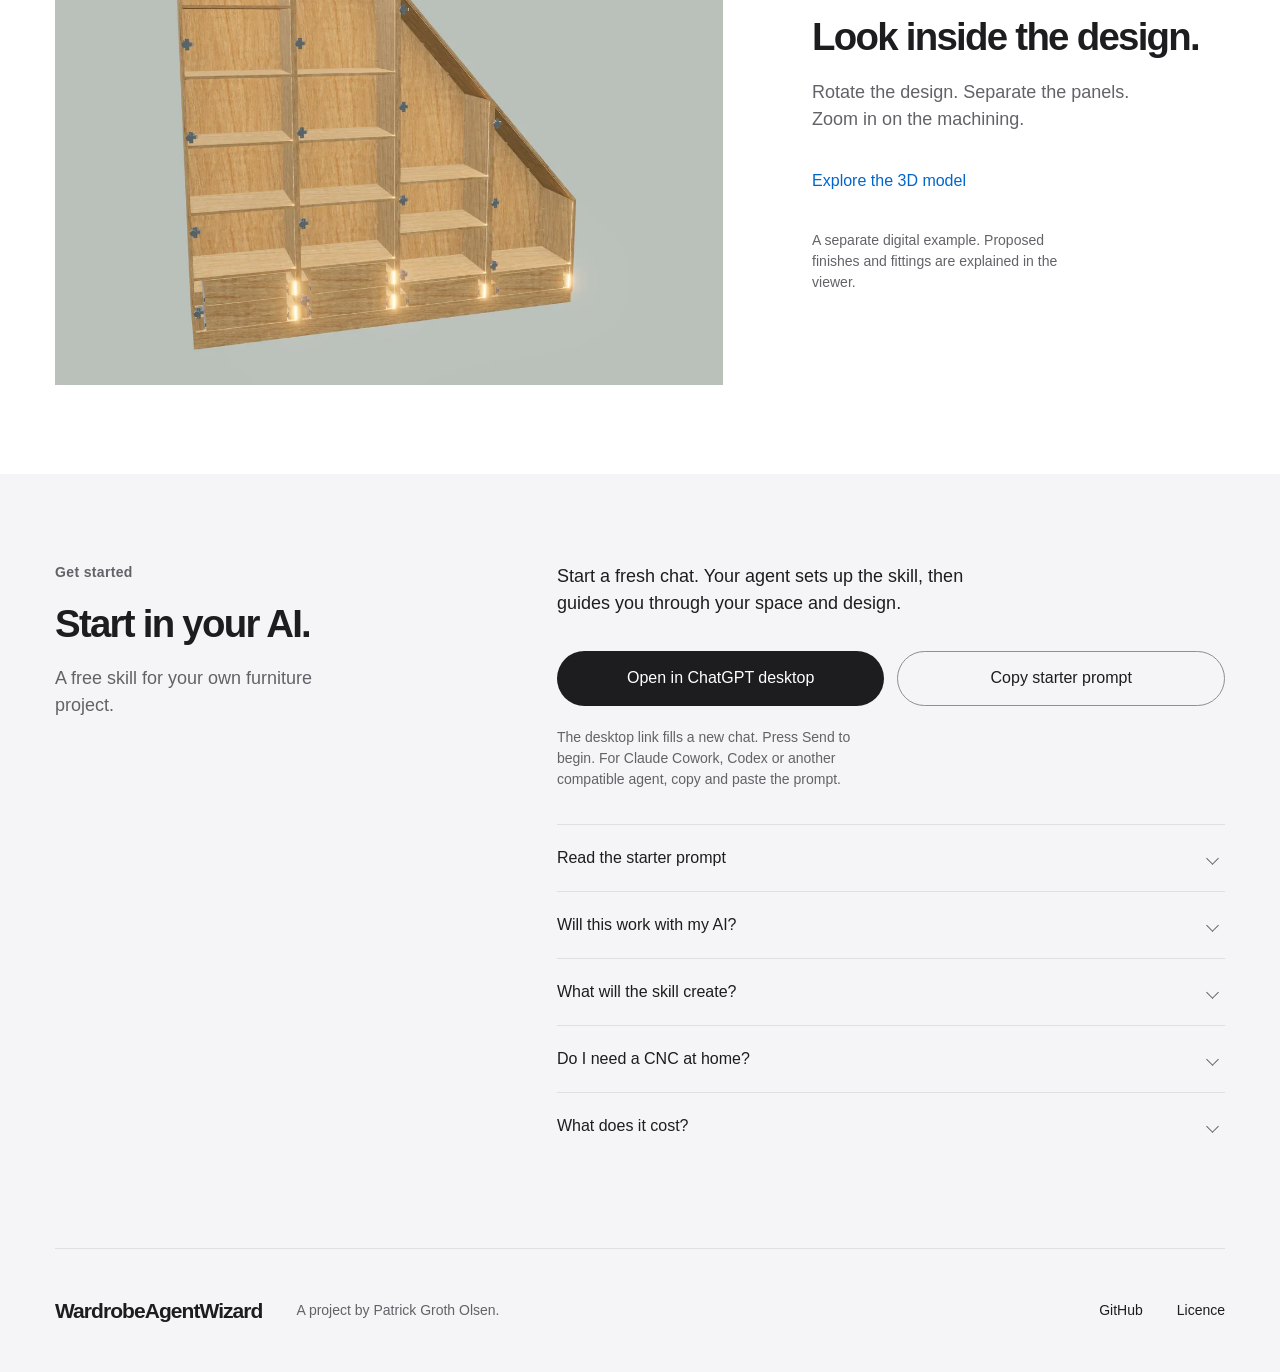
==== commit aeb6bfc1: "style: remove card treatment from wardrobe site" ====
--- a/viewer/showcase/index.html
+++ b/viewer/showcase/index.html
@@ -26,13 +26,13 @@
         </div>
       <figure class="hero-photo"><a href="./media/wardrobe-finished-wide.webp" aria-label="View the full finished-wardrobe photograph"><img src="./media/wardrobe-finished-wide.webp" width="1280" height="960" fetchpriority="high" alt="The complete finished wardrobe, from its tall left cabinet to the low shelves beneath the sloping ceiling."></a><figcaption>My daughter's finished wardrobe.</figcaption></figure>
     </section>
-    <section class="shell room-section" id="the-build" aria-labelledby="room-title">
+    <section class="room-section" id="the-build" aria-labelledby="room-title"><div class="shell room-grid">
       <div class="room-intro"><p class="eyebrow">The story</p><h2 id="room-title">Designed for this room.</h2><p>My daughter's room was overflowing with toys. I needed a wardrobe that fitted the slope. So I worked through AI.</p><p>I cut the parts at Maker in Copenhagen, then assembled and painted them at home.</p></div>
       <div class="room-pair">
         <figure class="room-before"><img src="./media/room-before.webp" width="900" height="1200" loading="lazy" alt="Before: toys and games crowded shelves and a desk in the nook."><figcaption><span>Before</span>The space I had.</figcaption></figure>
         <figure class="room-after"><img src="./media/wardrobe-finished-wide.webp" width="1280" height="960" loading="lazy" alt="After: the full finished wardrobe stores toys, games and clothes beneath the sloping ceiling."><figcaption><span>After</span>The wardrobe I made.</figcaption></figure>
       </div>
-    </section>
+    </div></section>
     <section class="model-section" aria-labelledby="model-title"><div class="shell model-grid">
       <a class="model-image" href="./model.html" aria-label="Open the interactive digital wardrobe example"><img src="./media/wardrobe-digital.webp" width="1200" height="900" loading="lazy" alt="A separate digital wardrobe example showing shelves, hardware, drawers and lighting."></a>
       <div class="model-copy"><p class="eyebrow">The model</p><h2 id="model-title">Look inside the design.</h2><p>Rotate the design. Separate the panels. Zoom in on the machining.</p><a class="text-link" href="./model.html">Explore the 3D model</a><p class="small">A separate digital example. Proposed finishes and fittings are explained in the viewer.</p></div>
--- a/viewer/showcase/editorial-theme.css
+++ b/viewer/showcase/editorial-theme.css
@@ -1,15 +1,13 @@
-/* Scope: Shared type, surface materials, controls and accessible document defaults. */
+/* Scope: Shared type, flat controls and accessible document defaults. */
 :root {
   --paper:#f5f5f7; --surface:#fff; --ink:#1d1d1f; --muted:#626268; --accent:#0066cc; --rule:#dedee3;
   --xs:.5rem; --sm:.8125rem; --md:1.3125rem; --lg:2.125rem; --xl:3.4375rem; --xxl:5.5625rem;
-  --radius:1.3125rem; --radius-lg:2.125rem; --display:calc(3.4375rem * 1.272); --section-title:calc(2.125rem * 1.272);
-  --photo-shadow:0 34px 89px -34px #1d263c42,0 8px 21px -13px #1d263c2e;
-  --surface-shadow:0 21px 55px -34px #1d263c26,inset 0 1px 0 #ffffff;
+  --display:calc(3.4375rem * 1.272); --section-title:calc(2.125rem * 1.272);
   font-family:-apple-system,BlinkMacSystemFont,"Segoe UI",sans-serif; color:var(--ink); background:var(--paper); font-synthesis:none;
 }
 * { box-sizing:border-box; }
 html { scroll-padding-top:var(--xxl); }
-body { margin:0; font-size:1.125rem; line-height:1.5; -webkit-font-smoothing:antialiased; }
+body { margin:0; background:var(--surface); font-size:1.125rem; line-height:1.5; -webkit-font-smoothing:antialiased; }
 a { color:inherit; text-underline-offset:.25em; }
 button,textarea { font:inherit; }
 button,a,summary { -webkit-tap-highlight-color:transparent; }
@@ -26,10 +24,10 @@
 .small,figcaption { font-size:.875rem; line-height:1.5; overflow-wrap:anywhere; }
 .small { color:var(--muted); }
 .actions { display:flex; align-items:center; flex-wrap:wrap; gap:var(--md); }
-.button { display:inline-flex; align-items:center; justify-content:center; min-height:3.4375rem; padding:var(--sm) var(--lg); border:1px solid transparent; border-radius:3.4375rem; font-size:1rem; font-weight:500; text-decoration:none; cursor:pointer; text-align:center; line-height:1.4; transition:background-color .21s,box-shadow .21s; }
-.primary { color:#fff; background:linear-gradient(#36363a,#1d1d1f); box-shadow:inset 0 1px 0 #ffffff26,0 8px 13px -8px #1d1d1f66; }
-.primary:hover { background:#36363a; box-shadow:inset 0 1px 0 #ffffff26,0 8px 21px -8px #1d1d1f66; }
-.secondary { color:var(--ink); border-color:#8e8e93; background:var(--surface); }
+.button { display:inline-flex; align-items:center; justify-content:center; min-height:3.4375rem; padding:var(--sm) var(--lg); border:1px solid transparent; border-radius:3.4375rem; font-size:1rem; font-weight:500; text-decoration:none; cursor:pointer; text-align:center; line-height:1.4; transition:background-color .21s; }
+.primary { color:#fff; background:var(--ink); }
+.primary:hover { background:#36363a; }
+.secondary { color:var(--ink); border-color:#8e8e93; background:transparent; }
 .secondary:hover { background:var(--paper); }
 .text-link { display:inline-flex; align-items:center; min-height:3.4375rem; color:var(--accent); text-decoration:none; font-size:1rem; font-weight:500; }
 .text-link:hover { text-decoration:underline; }
--- a/viewer/showcase/landing.css
+++ b/viewer/showcase/landing.css
@@ -1,5 +1,5 @@
-/* Scope: Layered photographic page sections and their responsive layout. */
-.site-header { position:sticky; top:0; z-index:5; background:#f5f5f7d9; backdrop-filter:blur(21px); -webkit-backdrop-filter:blur(21px); border-bottom:1px solid #1d1d1f0a; }
+/* Scope: Open photographic layouts, full-width sections and responsive placement. */
+.site-header { position:sticky; top:0; z-index:5; background:#ffffffd9; backdrop-filter:blur(21px); -webkit-backdrop-filter:blur(21px); border-bottom:1px solid #1d1d1f0a; }
 .topbar { min-height:3.4375rem; display:flex; flex-wrap:wrap; align-items:center; gap:0 var(--lg); }
 .topbar .brand { max-width:100%; }
 nav { display:flex; gap:var(--lg); margin-left:auto; }
@@ -11,26 +11,23 @@
 .hero-intro { max-width:32ch; margin-top:var(--lg); color:var(--muted); }
 .hero .actions { margin-block:var(--lg) var(--md); }
 .hero-footnote { max-width:36ch; }
-.hero-photo { position:relative; isolation:isolate; }
-.hero-photo::before { content:""; position:absolute; inset:calc(-1 * var(--xl)) 0; z-index:-1; background:radial-gradient(ellipse,#ffffff 34%,#ffffff00 72%); pointer-events:none; }
-.hero-photo a { display:block; padding:var(--sm); border-radius:var(--radius); background:var(--surface); box-shadow:var(--photo-shadow); }
+.hero-photo a { display:block; }
 .hero-photo img,.room-pair img { width:100%; height:auto; }
-.hero-photo figcaption { margin-top:var(--md); color:var(--muted); text-align:center; }
-.room-section { display:grid; grid-template-columns:minmax(0,.382fr) minmax(0,1fr); gap:var(--xl); padding:var(--xl); border-radius:var(--radius-lg); background:var(--surface); box-shadow:var(--surface-shadow); }
+.hero-photo figcaption { margin-top:var(--sm); color:var(--muted); }
+.room-section { padding-block:var(--xxl); background:var(--paper); }
+.room-grid { display:grid; grid-template-columns:minmax(0,.382fr) minmax(0,1fr); gap:var(--xl); }
 .room-intro p:not(.eyebrow) { margin-top:var(--md); max-width:30ch; color:var(--muted); }
 .room-pair { display:grid; grid-template-columns:minmax(0,.5625fr) minmax(0,1fr); gap:var(--md); align-self:start; }
 .room-pair figcaption { display:flex; flex-direction:column; padding-top:var(--sm); color:var(--muted); }
 .room-pair figcaption span { color:var(--ink); font-weight:500; }
 .model-section { padding-block:var(--xxl); }
 .model-grid { display:grid; grid-template-columns:minmax(0,1fr) minmax(0,.618fr); align-items:center; gap:var(--xxl); }
-.model-image { display:block; padding:var(--md); background:var(--surface); border-radius:var(--radius); box-shadow:var(--surface-shadow); }
+.model-image { display:block; }
 .model-copy>p:not(.eyebrow) { margin-top:var(--md); max-width:32ch; color:var(--muted); }
 .model-copy .text-link,.model-copy .small { margin-top:var(--md); }
-.start-section { padding-top:var(--xl); }
+.start-section { padding-top:var(--xxl); background:var(--paper); }
 .start-grid { display:grid; grid-template-columns:minmax(0,.618fr) minmax(0,1fr); gap:var(--xxl); padding-bottom:var(--xxl); }
-.start-title { padding-top:var(--lg); }
 .start-title>p:last-child { margin-top:var(--md); max-width:28ch; color:var(--muted); }
-.start-panel { background:var(--surface); padding:var(--lg); border-radius:var(--radius-lg); box-shadow:var(--surface-shadow); }
 .start-panel>p { max-width:42ch; }
 .agent-actions { display:flex; flex-wrap:wrap; gap:var(--sm); margin-block:var(--lg) var(--md); }
 .agent-actions .button { flex:1; min-width:13rem; }
@@ -44,12 +41,12 @@
 @media (max-width:75rem) {
   .shell { width:calc(100% - 2 * var(--lg)); }
   .hero { gap:var(--lg); }
-  .room-section { gap:var(--lg); padding:var(--lg); }
+  .room-grid { gap:var(--lg); }
   .model-grid,.start-grid { gap:var(--xl); }
   .agent-actions .button { min-width:100%; }
 }
 @media (max-width:64rem) {
-  .room-section { grid-template-columns:1fr; }
+  .room-grid { grid-template-columns:1fr; }
   .room-intro { max-width:55ch; }
   .room-intro p:not(.eyebrow) { max-width:none; }
 }
@@ -65,19 +62,15 @@
   .hero-intro { margin-top:var(--md); }
   .hero .actions { margin-top:var(--md); }
   .hero .button { padding-inline:var(--md); }
-  .hero-photo::before { inset:0; }
-  .hero-photo a { padding:var(--xs); border-radius:var(--sm); }
   .hero-photo figcaption { margin-top:var(--sm); }
-  .room-section { padding:var(--md); border-radius:var(--radius); gap:var(--lg); }
+  .room-section { padding-block:var(--xl); }
+  .room-grid { gap:var(--lg); }
   .room-pair { gap:var(--sm); }
   .model-section { padding-block:var(--xl); }
   .model-grid { grid-template-columns:1fr; gap:var(--lg); }
-  .model-image { padding:var(--sm); }
   .model-copy>p:not(.eyebrow) { max-width:34ch; }
-  .start-section { padding-top:0; }
+  .start-section { padding-top:var(--xl); }
   .start-grid { grid-template-columns:1fr; padding-bottom:var(--xl); gap:var(--lg); }
-  .start-title { padding-top:0; }
-  .start-panel { padding:var(--md); border-radius:var(--radius); }
   .agent-actions .button { min-width:0; flex-basis:100%; padding-inline:var(--sm); }
   footer { flex-wrap:wrap; gap:var(--sm); padding-block:var(--lg); }
   footer p { flex-basis:100%; }
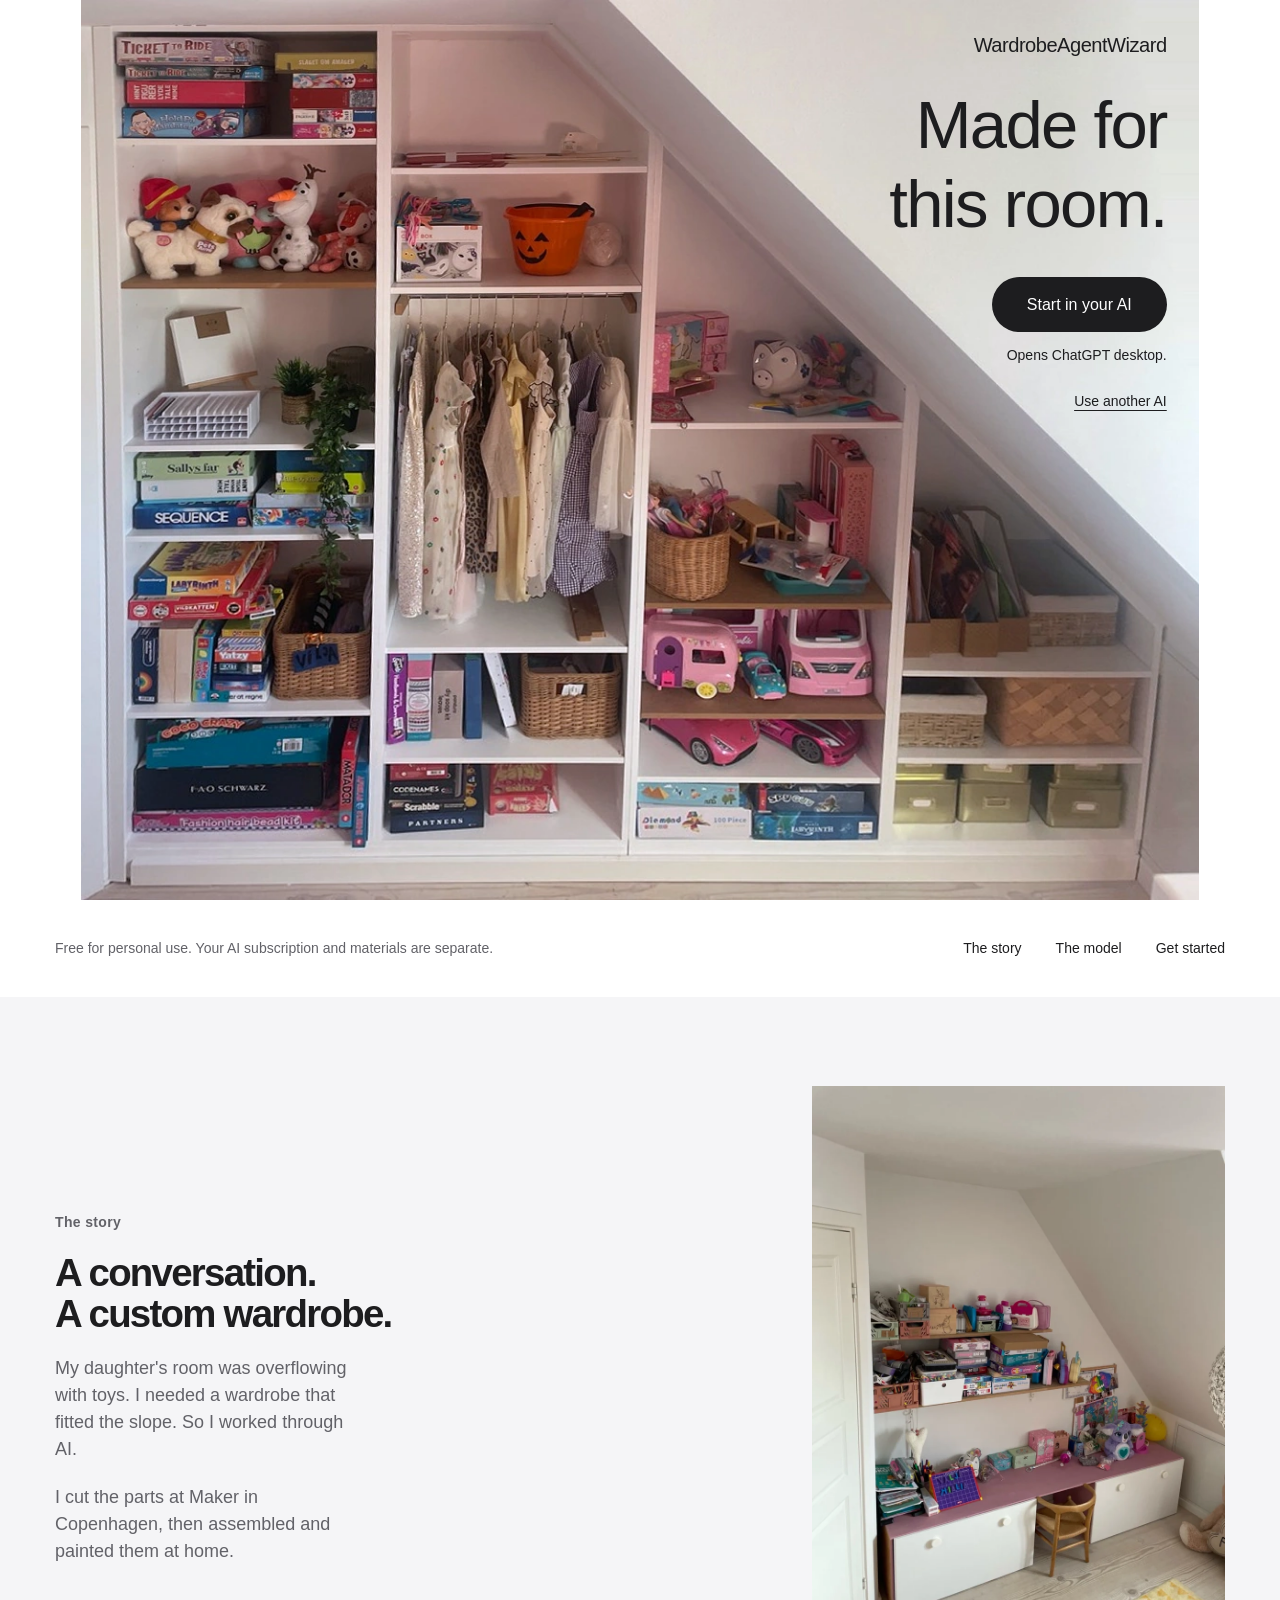
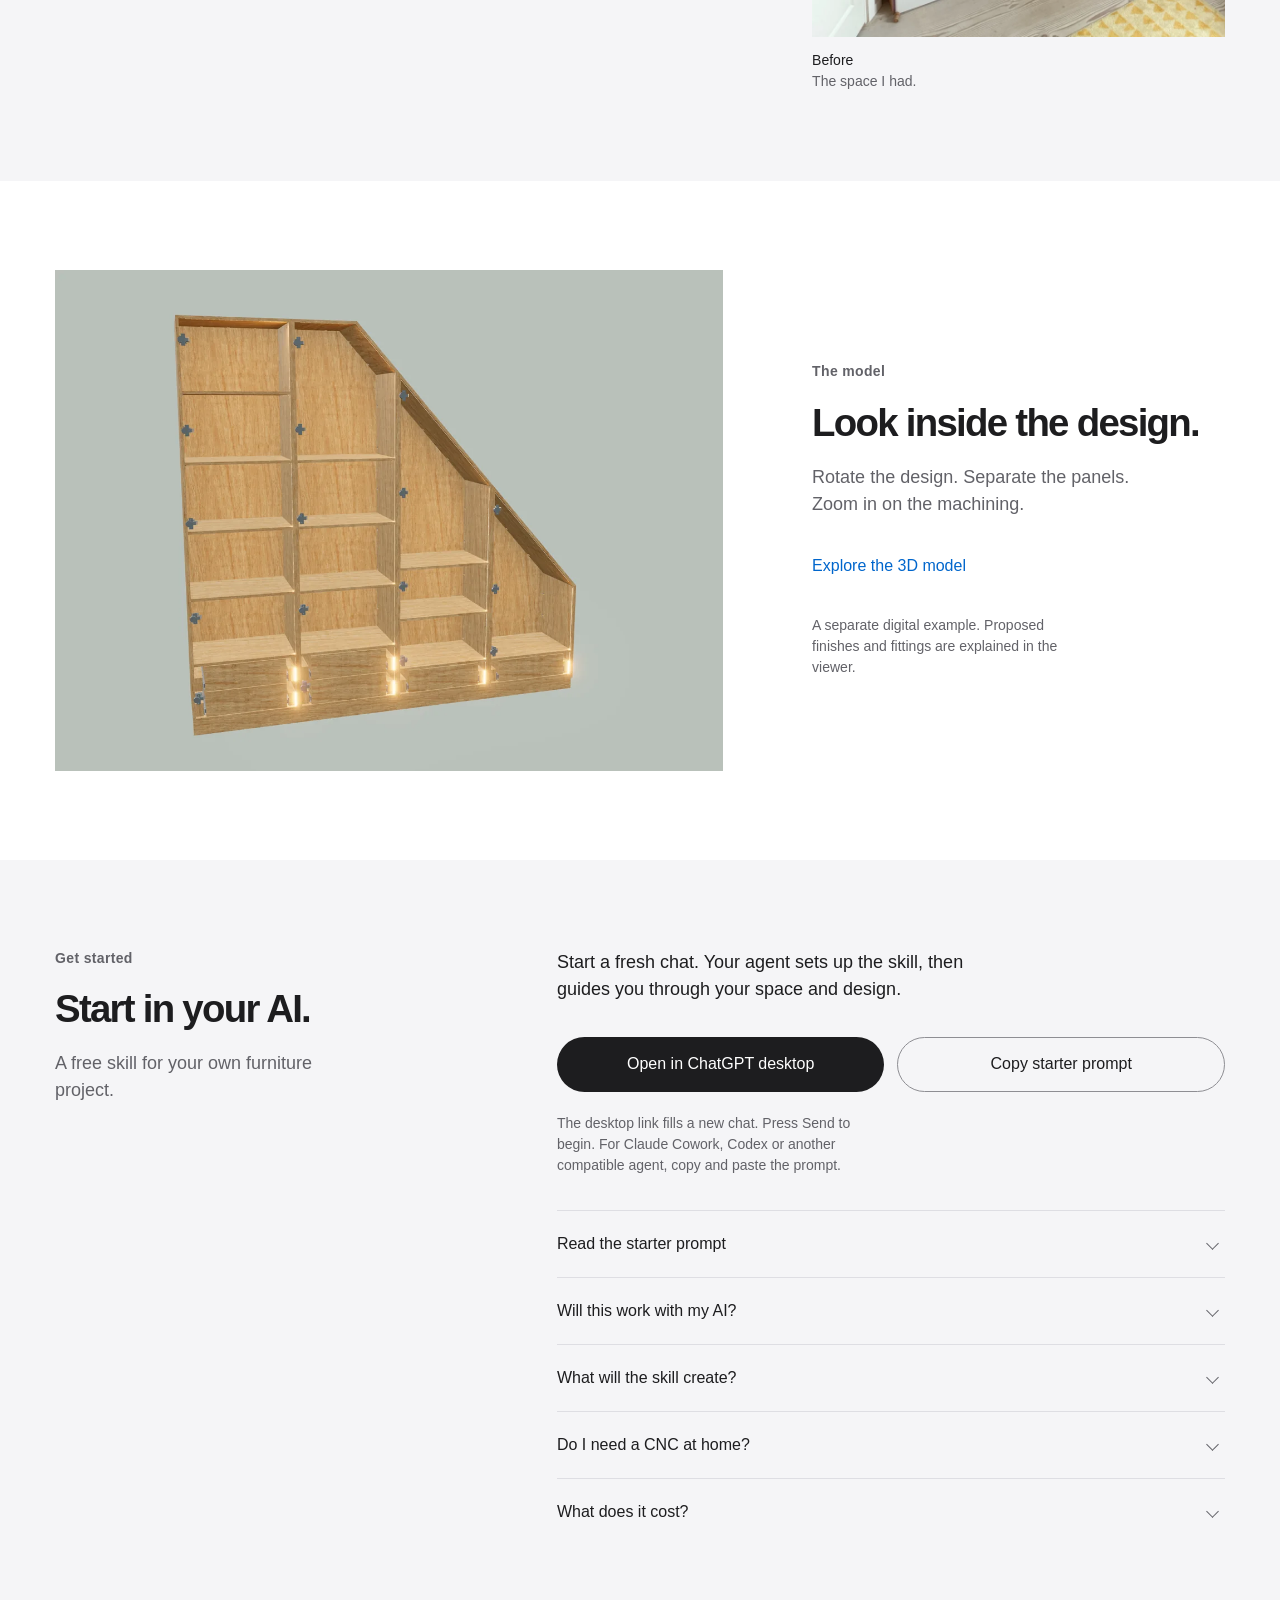
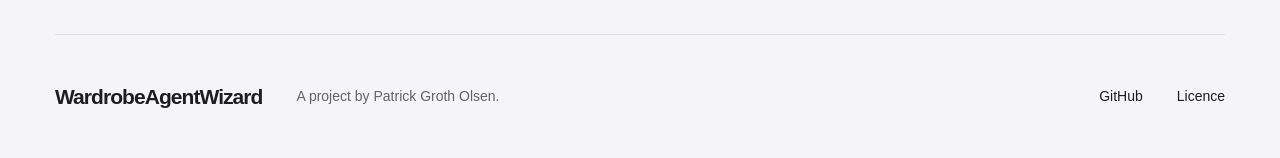
==== commit 70761130: "feat: launch starter prompt from real-photo hero" ====
--- a/viewer/showcase/index.html
+++ b/viewer/showcase/index.html
@@ -3,35 +3,32 @@
 <html lang="en">
 <head>
   <meta charset="UTF-8"><meta name="viewport" content="width=device-width, initial-scale=1">
-  <meta name="description" content="A conversation. A custom wardrobe. Give your AI agent a free personal-use skill for designing fitted furniture around your room.">
+  <meta name="description" content="Made for this room. Give your AI agent a free personal-use skill for designing fitted furniture around your space.">
   <meta name="theme-color" content="#f5f5f7">
-  <meta property="og:title" content="A conversation. A custom wardrobe.">
+  <meta property="og:title" content="Made for this room.">
   <meta property="og:description" content="From an awkward nook to a real wardrobe. Start your own project inside your AI agent.">
-  <meta property="og:image" content="https://patrickgrothols.github.io/WardrobeAgentWizard/wardrobe-finished-wide.webp">
-  <title>WardrobeAgentWizard | A conversation. A custom wardrobe.</title>
+  <meta property="og:image" content="https://patrickgrothols.github.io/WardrobeAgentWizard/wardrobe-room-photo.webp">
+  <title>WardrobeAgentWizard | Made for this room.</title>
   <link rel="stylesheet" href="./editorial-theme.css"><link rel="stylesheet" href="./landing.css">
 </head>
 <body>
   <a class="skip" href="#main">Skip to content</a>
   <header class="site-header"><div class="shell topbar">
     <a class="brand" href="./" aria-label="WardrobeAgentWizard home">WardrobeAgentWizard</a>
-    <nav aria-label="Main"><a href="#the-build">The story</a><a href="./model.html">The model</a><a href="#start">Get started</a></nav>
   </div></header>
   <main id="main">
-    <section class="shell hero" aria-labelledby="hero-title">
-        <div class="hero-copy"><h1 id="hero-title">A conversation.<br><span>A custom wardrobe.</span></h1>
-          <p class="hero-intro">Give your AI the tools to design a wardrobe for your space.</p>
-          <div class="actions"><a class="button primary" href="#start">Start in your AI</a><a class="text-link" href="./model.html">Explore the model</a></div>
-          <p class="small hero-footnote">Free for personal use.<br>Your AI subscription and materials are separate.</p>
-        </div>
-      <figure class="hero-photo"><a href="./media/wardrobe-finished-wide.webp" aria-label="View the full finished-wardrobe photograph"><img src="./media/wardrobe-finished-wide.webp" width="1280" height="960" fetchpriority="high" alt="The complete finished wardrobe, from its tall left cabinet to the low shelves beneath the sloping ceiling."></a><figcaption>My daughter's finished wardrobe.</figcaption></figure>
+    <section class="hero" aria-labelledby="hero-title">
+      <figure class="hero-photo"><img src="./media/wardrobe-room-photo.webp" width="1168" height="940" fetchpriority="high" alt="My daughter's real finished wardrobe, filled with toys, games and clothes beneath the sloping ceiling."></figure>
+      <div class="hero-copy"><h1 id="hero-title">Made for<br>this room.</h1>
+        <div class="actions"><a id="hero-launch" data-prompt-launch class="button primary" href="#start" aria-describedby="hero-launch-hint">Start in your AI</a></div>
+        <p class="small launch-hint" id="hero-launch-hint">Opens ChatGPT desktop.</p>
+        <a class="text-link" href="#start">Use another AI</a>
+      </div>
     </section>
+    <div class="shell hero-meta"><p class="small">Free for personal use. Your AI subscription and materials are separate.</p><nav aria-label="Main"><a href="#the-build">The story</a><a href="./model.html">The model</a><a href="#start">Get started</a></nav></div>
     <section class="room-section" id="the-build" aria-labelledby="room-title"><div class="shell room-grid">
-      <div class="room-intro"><p class="eyebrow">The story</p><h2 id="room-title">Designed for this room.</h2><p>My daughter's room was overflowing with toys. I needed a wardrobe that fitted the slope. So I worked through AI.</p><p>I cut the parts at Maker in Copenhagen, then assembled and painted them at home.</p></div>
-      <div class="room-pair">
+      <div class="room-intro"><p class="eyebrow">The story</p><h2 id="room-title">A conversation.<br>A custom wardrobe.</h2><p>My daughter's room was overflowing with toys. I needed a wardrobe that fitted the slope. So I worked through AI.</p><p>I cut the parts at Maker in Copenhagen, then assembled and painted them at home.</p></div>
         <figure class="room-before"><img src="./media/room-before.webp" width="900" height="1200" loading="lazy" alt="Before: toys and games crowded shelves and a desk in the nook."><figcaption><span>Before</span>The space I had.</figcaption></figure>
-        <figure class="room-after"><img src="./media/wardrobe-finished-wide.webp" width="1280" height="960" loading="lazy" alt="After: the full finished wardrobe stores toys, games and clothes beneath the sloping ceiling."><figcaption><span>After</span>The wardrobe I made.</figcaption></figure>
-      </div>
     </div></section>
     <section class="model-section" aria-labelledby="model-title"><div class="shell model-grid">
       <a class="model-image" href="./model.html" aria-label="Open the interactive digital wardrobe example"><img src="./media/wardrobe-digital.webp" width="1200" height="900" loading="lazy" alt="A separate digital wardrobe example showing shelves, hardware, drawers and lighting."></a>
@@ -40,7 +37,7 @@
     <section class="start-section" id="start" aria-labelledby="start-title"><div class="shell start-grid">
       <div class="start-title"><p class="eyebrow">Get started</p><h2 id="start-title">Start in your AI.</h2><p>A free skill for your own furniture project.</p></div>
       <div class="start-panel"><p>Start a fresh chat. Your agent sets up the skill, then guides you through your space and design.</p>
-        <div class="agent-actions"><a id="desktop-launch" class="button primary" href="#starter-prompt">Open in ChatGPT desktop</a><button class="button secondary" id="copy-prompt" type="button">Copy starter prompt</button></div>
+        <div class="agent-actions"><a id="desktop-launch" data-prompt-launch class="button primary" href="#starter-prompt">Open in ChatGPT desktop</a><button class="button secondary" id="copy-prompt" type="button">Copy starter prompt</button></div>
         <p class="small">The desktop link fills a new chat. Press Send to begin. For Claude Cowork, Codex or another compatible agent, copy and paste the prompt.</p>
         <p id="copy-status" class="copy-status" role="status" aria-live="polite"></p>
         <details id="prompt-details"><summary>Read the starter prompt</summary><label class="visually-hidden" for="starter-prompt">Starter prompt</label><textarea id="starter-prompt" readonly rows="5">Set up WardrobeAgentWizard Skill and help me design my furniture. Go to https://github.com/PatrickGrothOls/WardrobeAgentWizard and follow the getting-started instructions. Handle the setup and ask me for any necessary approvals.</textarea></details>
--- a/viewer/showcase/editorial-theme.css
+++ b/viewer/showcase/editorial-theme.css
@@ -2,6 +2,7 @@
 :root {
   --paper:#f5f5f7; --surface:#fff; --ink:#1d1d1f; --muted:#626268; --accent:#0066cc; --rule:#dedee3;
   --xs:.5rem; --sm:.8125rem; --md:1.3125rem; --lg:2.125rem; --xl:3.4375rem; --xxl:5.5625rem;
+  --hero-width:min(100%,96rem,calc(100svh * 1168 / 940));
   --display:calc(3.4375rem * 1.272); --section-title:calc(2.125rem * 1.272);
   font-family:-apple-system,BlinkMacSystemFont,"Segoe UI",sans-serif; color:var(--ink); background:var(--paper); font-synthesis:none;
 }
--- a/viewer/showcase/landing.css
+++ b/viewer/showcase/landing.css
@@ -1,25 +1,24 @@
 /* Scope: Open photographic layouts, full-width sections and responsive placement. */
-.site-header { position:sticky; top:0; z-index:5; background:#ffffffd9; backdrop-filter:blur(21px); -webkit-backdrop-filter:blur(21px); border-bottom:1px solid #1d1d1f0a; }
-.topbar { min-height:3.4375rem; display:flex; flex-wrap:wrap; align-items:center; gap:0 var(--lg); }
-.topbar .brand { max-width:100%; }
-nav { display:flex; gap:var(--lg); margin-left:auto; }
+/* The approved photograph determines the hero's proportions and copy positions. */
+.site-header { position:absolute; top:0; left:50%; transform:translateX(-50%); width:var(--hero-width); aspect-ratio:1168 / 940; z-index:3; pointer-events:none; container-type:inline-size; }
+.topbar { position:absolute; top:3.6170213%; right:2.9109589%; width:auto; margin:0; pointer-events:auto; }
+.topbar .brand { font-size:clamp(1rem,1.7979452cqw,1.625rem); font-weight:400; letter-spacing:-.025em; }
+nav { display:flex; flex-wrap:wrap; justify-content:center; gap:var(--lg); margin-left:auto; }
 nav a { display:inline-flex; align-items:center; min-height:3.4375rem; font-size:.875rem; text-decoration:none; }
 nav a:hover { color:var(--accent); }
-.hero { display:grid; grid-template-columns:minmax(0,.618fr) minmax(0,1fr); gap:var(--xl); align-items:center; padding-block:var(--xxl); }
-h1 { font-size:clamp(2.625rem,4.86vw,var(--display)); }
-h1 span { color:var(--muted); }
-.hero-intro { max-width:32ch; margin-top:var(--lg); color:var(--muted); }
-.hero .actions { margin-block:var(--lg) var(--md); }
-.hero-footnote { max-width:36ch; }
-.hero-photo a { display:block; }
-.hero-photo img,.room-pair img { width:100%; height:auto; }
-.hero-photo figcaption { margin-top:var(--sm); color:var(--muted); }
+.hero { position:relative; width:var(--hero-width); margin-inline:auto; container-type:inline-size; }
+.hero-photo img { width:100%; height:auto; }
+.hero-copy { position:static; width:auto; padding:var(--lg) var(--md); text-align:center; }
+.hero h1 { font-size:clamp(2.625rem,6vw,3.4375rem); font-weight:400; line-height:1.18; letter-spacing:-.025em; }
+.hero .actions { justify-content:center; margin-top:var(--lg); }
+.hero .launch-hint { margin-top:var(--sm); color:var(--ink); }
+.hero .text-link { margin-top:var(--xs); color:var(--ink); font-size:.875rem; text-decoration:underline; }
+.hero-meta { display:flex; align-items:center; gap:var(--lg); padding-block:var(--md); }
 .room-section { padding-block:var(--xxl); background:var(--paper); }
-.room-grid { display:grid; grid-template-columns:minmax(0,.382fr) minmax(0,1fr); gap:var(--xl); }
+.room-grid { display:grid; grid-template-columns:minmax(0,1fr) minmax(0,.618fr); align-items:center; gap:var(--xxl); }
 .room-intro p:not(.eyebrow) { margin-top:var(--md); max-width:30ch; color:var(--muted); }
-.room-pair { display:grid; grid-template-columns:minmax(0,.5625fr) minmax(0,1fr); gap:var(--md); align-self:start; }
-.room-pair figcaption { display:flex; flex-direction:column; padding-top:var(--sm); color:var(--muted); }
-.room-pair figcaption span { color:var(--ink); font-weight:500; }
+.room-before figcaption { display:flex; flex-direction:column; padding-top:var(--sm); color:var(--muted); }
+.room-before figcaption span { color:var(--ink); font-weight:500; }
 .model-section { padding-block:var(--xxl); }
 .model-grid { display:grid; grid-template-columns:minmax(0,1fr) minmax(0,.618fr); align-items:center; gap:var(--xxl); }
 .model-image { display:block; }
@@ -38,34 +37,39 @@
 .copy-status:empty { display:none; }
 footer { display:flex; align-items:center; gap:var(--lg); border-top:1px solid var(--rule); padding-block:var(--lg); }
 footer p { font-size:.875rem; color:var(--muted); }
+@container (min-width:64.0625rem) {
+  .hero-copy { position:absolute; top:9.4680851%; right:2.9109589%; width:34%; padding:0; text-align:right; }
+  .hero h1 { font-size:clamp(2.125rem,5.9931507cqw,5.5625rem); }
+  .hero .actions { justify-content:flex-end; }
+}
+@media (min-width:64.0625rem) and (max-height:51.5625rem) {
+  :root { --hero-width:min(100%,96rem); }
+}
 @media (max-width:75rem) {
   .shell { width:calc(100% - 2 * var(--lg)); }
-  .hero { gap:var(--lg); }
   .room-grid { gap:var(--lg); }
   .model-grid,.start-grid { gap:var(--xl); }
   .agent-actions .button { min-width:100%; }
 }
 @media (max-width:64rem) {
-  .room-grid { grid-template-columns:1fr; }
+  .site-header { position:static; transform:none; width:100%; aspect-ratio:auto; pointer-events:auto; container-type:normal; }
+  .topbar { position:static; display:flex; align-items:center; justify-content:flex-end; min-height:3.4375rem; width:calc(100% - 2 * var(--md)); margin-inline:auto; }
+  .topbar .brand { font-size:1rem; }
+  .hero { width:100%; }
+  .hero-meta { flex-direction:column; gap:0; text-align:center; padding-block:var(--sm) var(--lg); }
+  .hero-meta nav { margin-left:0; }
+  .room-grid { grid-template-columns:1fr 1fr; }
   .room-intro { max-width:55ch; }
-  .room-intro p:not(.eyebrow) { max-width:none; }
 }
 @media (max-width:47.5rem) {
   .shell { width:calc(100% - 2 * var(--md)); }
-  .topbar { gap:var(--sm); }
   .brand { font-size:1rem; }
-  .topbar nav a:not(:last-child) { display:none; }
-  .topbar nav { gap:0; }
-  .topbar nav a { white-space:nowrap; }
-  .hero { grid-template-columns:1fr; gap:var(--lg); padding-block:var(--lg) var(--xl); }
-  h1 { font-size:2.625rem; }
-  .hero-intro { margin-top:var(--md); }
+  .hero h1 { font-size:2.625rem; }
   .hero .actions { margin-top:var(--md); }
   .hero .button { padding-inline:var(--md); }
-  .hero-photo figcaption { margin-top:var(--sm); }
   .room-section { padding-block:var(--xl); }
-  .room-grid { gap:var(--lg); }
-  .room-pair { gap:var(--sm); }
+  .room-grid { grid-template-columns:1fr; gap:var(--lg); }
+  .room-before { width:min(100%,calc(100vw / 1.618)); justify-self:center; }
   .model-section { padding-block:var(--xl); }
   .model-grid { grid-template-columns:1fr; gap:var(--lg); }
   .model-copy>p:not(.eyebrow) { max-width:34ch; }
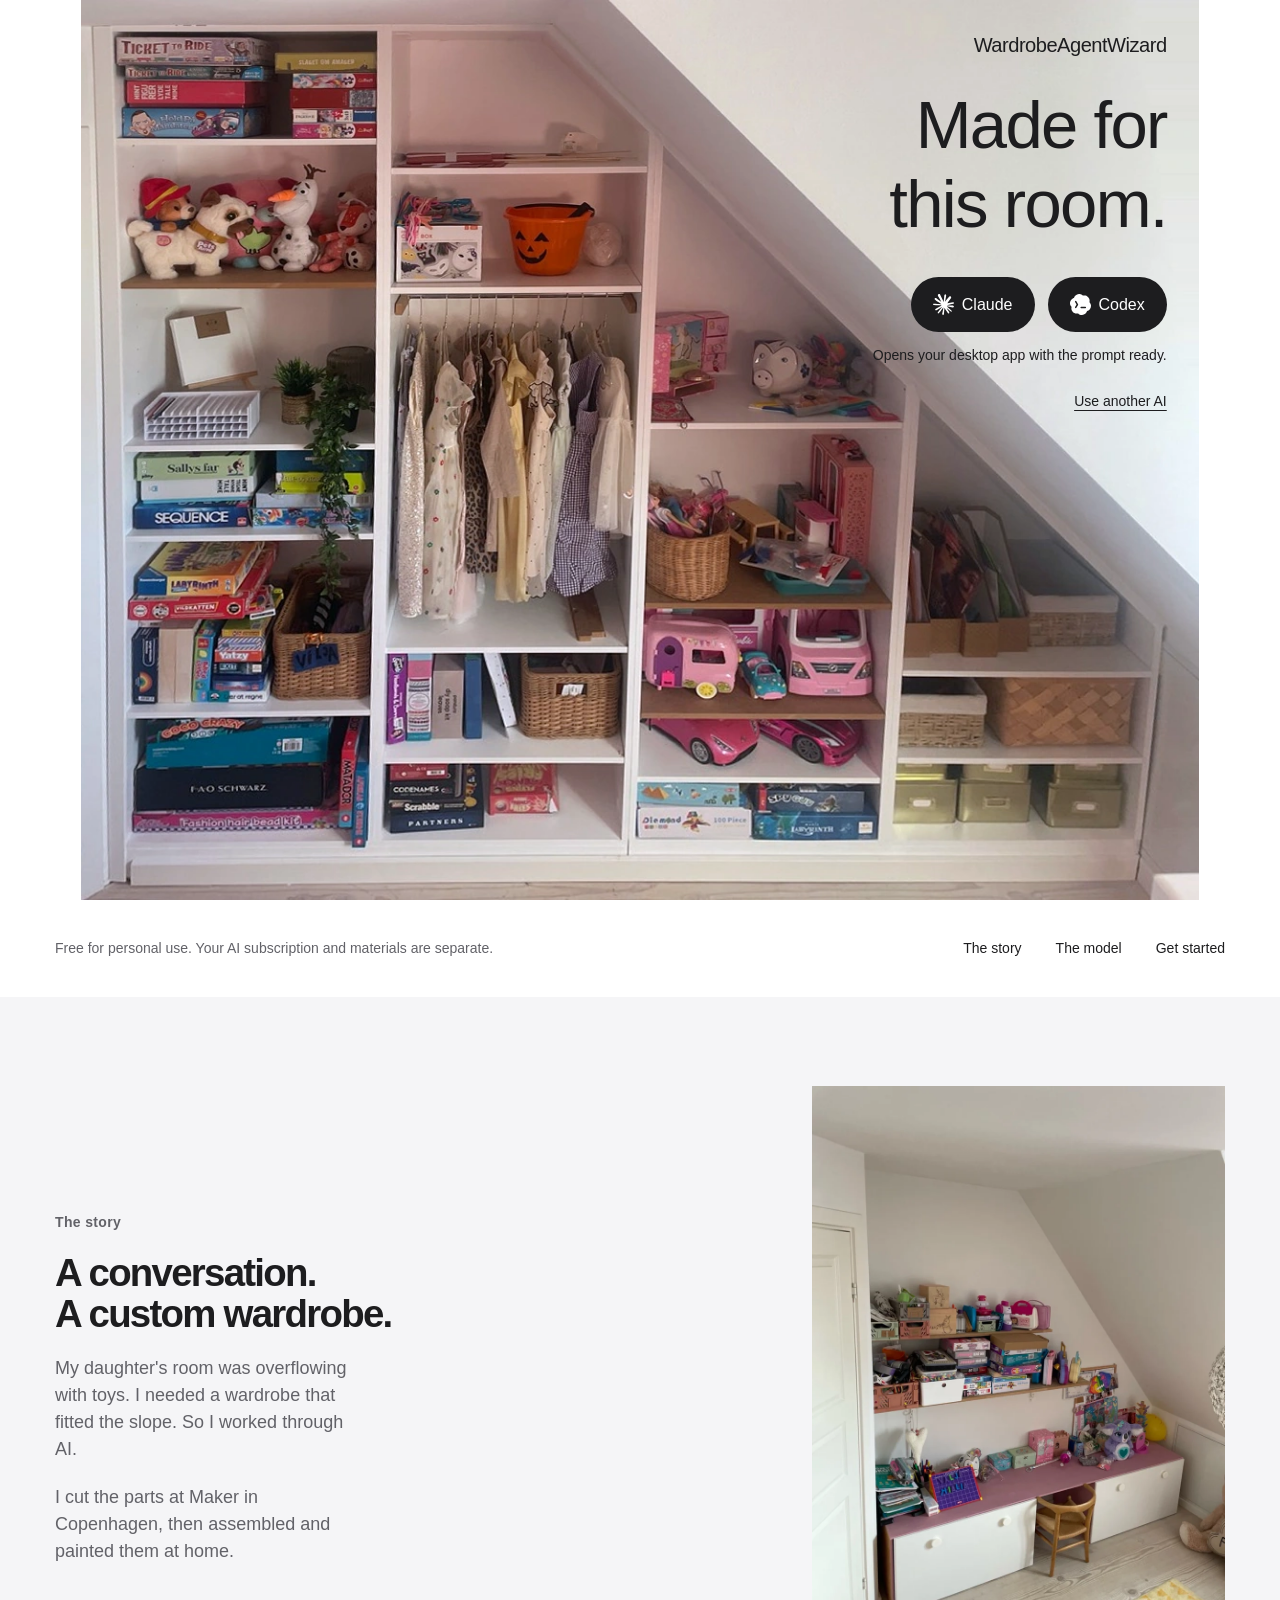
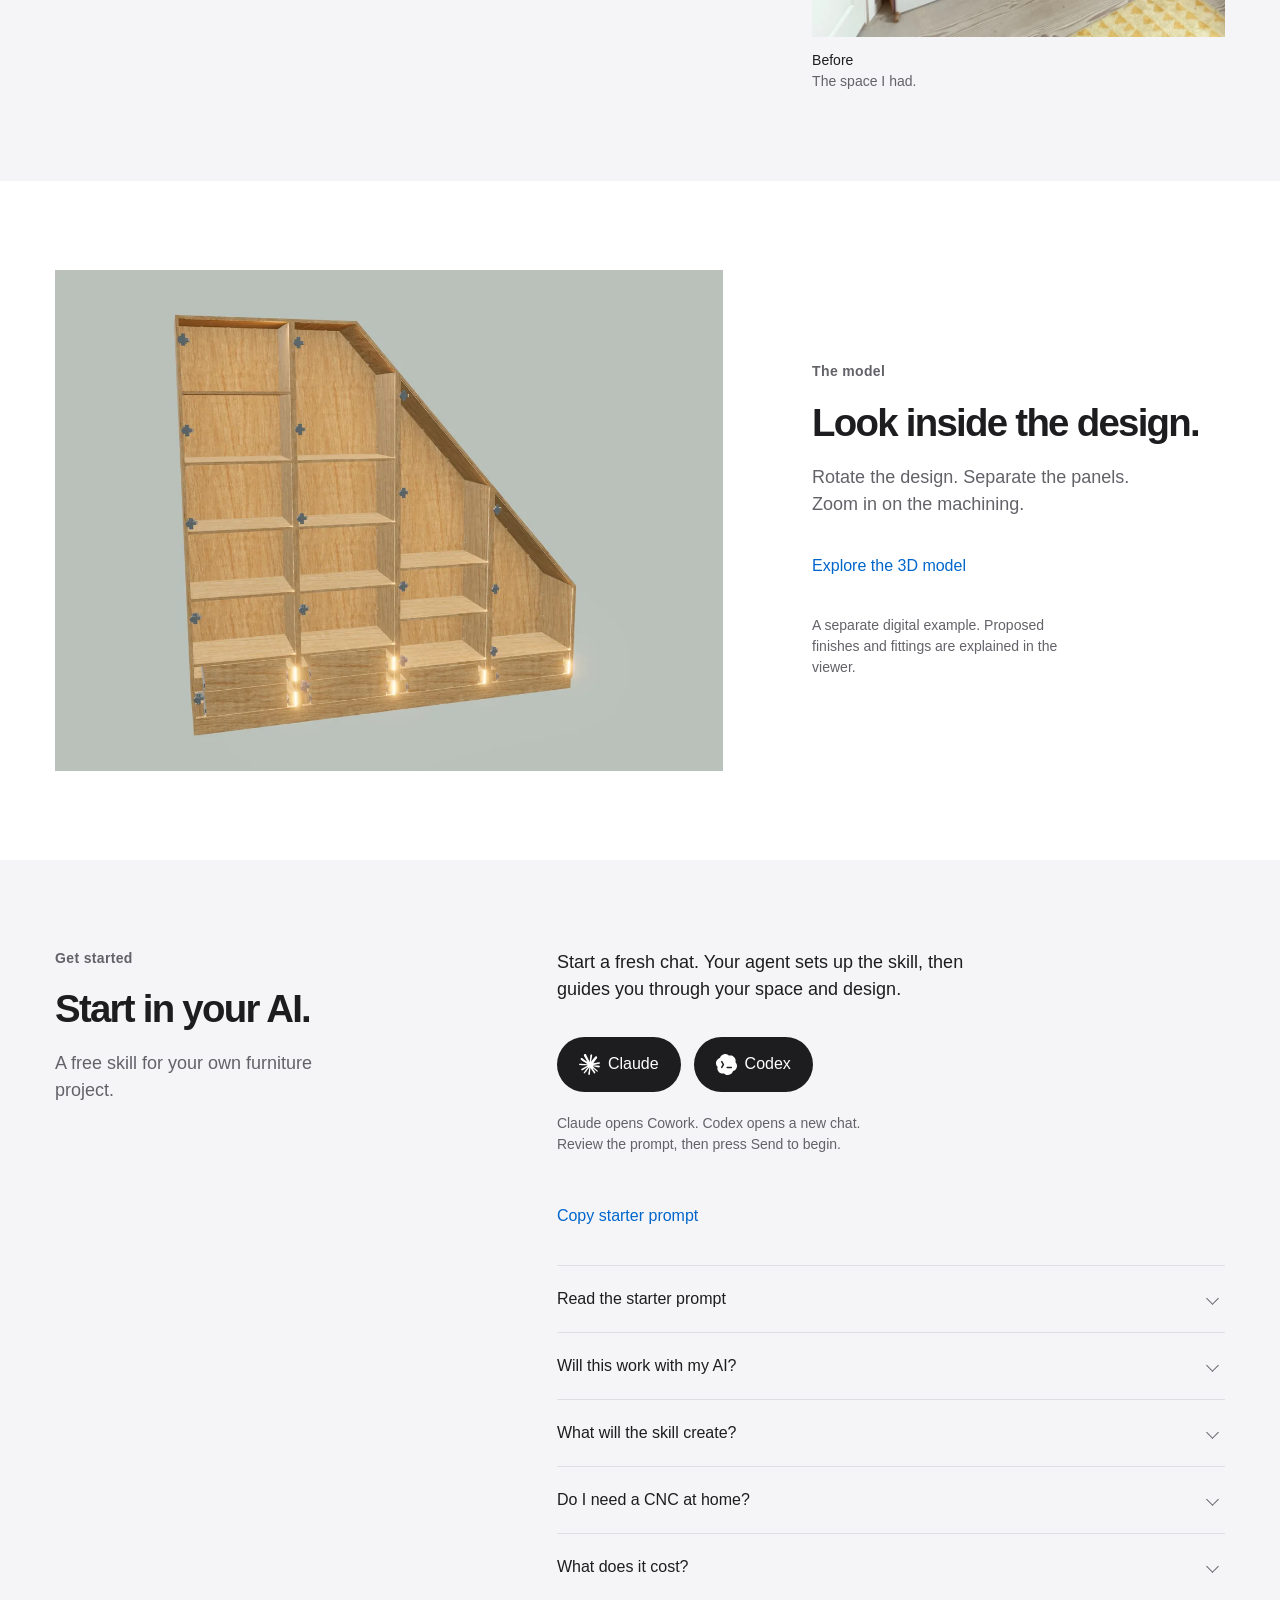
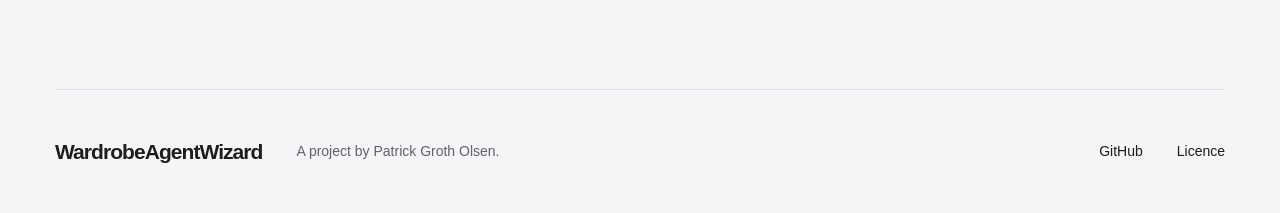
==== commit 431ecbed: "feat: add Claude and Codex prompt buttons" ====
--- a/viewer/showcase/index.html
+++ b/viewer/showcase/index.html
@@ -20,8 +20,11 @@
     <section class="hero" aria-labelledby="hero-title">
       <figure class="hero-photo"><img src="./media/wardrobe-room-photo.webp" width="1168" height="940" fetchpriority="high" alt="My daughter's real finished wardrobe, filled with toys, games and clothes beneath the sloping ceiling."></figure>
       <div class="hero-copy"><h1 id="hero-title">Made for<br>this room.</h1>
-        <div class="actions"><a id="hero-launch" data-prompt-launch class="button primary" href="#start" aria-describedby="hero-launch-hint">Start in your AI</a></div>
-        <p class="small launch-hint" id="hero-launch-hint">Opens ChatGPT desktop.</p>
+        <div class="actions provider-actions" aria-label="Choose your AI">
+          <a data-prompt-launch="claude" class="button primary" href="#start" aria-label="Start in Claude" aria-describedby="hero-launch-hint"><img class="provider-logo" src="./media/agent-logos/claude.svg" width="21" height="21" alt="">Claude</a>
+          <a data-prompt-launch="codex" class="button primary" href="#start" aria-label="Start in Codex" aria-describedby="hero-launch-hint"><img class="provider-logo" src="./media/agent-logos/codex.svg" width="21" height="21" alt="">Codex</a>
+        </div>
+        <p class="small launch-hint" id="hero-launch-hint">Opens your desktop app with the prompt ready.</p>
         <a class="text-link" href="#start">Use another AI</a>
       </div>
     </section>
@@ -37,8 +40,12 @@
     <section class="start-section" id="start" aria-labelledby="start-title"><div class="shell start-grid">
       <div class="start-title"><p class="eyebrow">Get started</p><h2 id="start-title">Start in your AI.</h2><p>A free skill for your own furniture project.</p></div>
       <div class="start-panel"><p>Start a fresh chat. Your agent sets up the skill, then guides you through your space and design.</p>
-        <div class="agent-actions"><a id="desktop-launch" data-prompt-launch class="button primary" href="#starter-prompt">Open in ChatGPT desktop</a><button class="button secondary" id="copy-prompt" type="button">Copy starter prompt</button></div>
-        <p class="small">The desktop link fills a new chat. Press Send to begin. For Claude Cowork, Codex or another compatible agent, copy and paste the prompt.</p>
+        <div class="agent-actions provider-actions" aria-label="Choose your AI">
+          <a data-prompt-launch="claude" class="button primary" href="#prompt-details" aria-label="Start in Claude"><img class="provider-logo" src="./media/agent-logos/claude.svg" width="21" height="21" alt="">Claude</a>
+          <a data-prompt-launch="codex" class="button primary" href="#prompt-details" aria-label="Start in Codex"><img class="provider-logo" src="./media/agent-logos/codex.svg" width="21" height="21" alt="">Codex</a>
+        </div>
+        <p class="small">Claude opens Cowork. Codex opens a new chat. Review the prompt, then press Send to begin.</p>
+        <button class="text-link copy-prompt" id="copy-prompt" type="button">Copy starter prompt</button>
         <p id="copy-status" class="copy-status" role="status" aria-live="polite"></p>
         <details id="prompt-details"><summary>Read the starter prompt</summary><label class="visually-hidden" for="starter-prompt">Starter prompt</label><textarea id="starter-prompt" readonly rows="5">Set up WardrobeAgentWizard Skill and help me design my furniture. Go to https://github.com/PatrickGrothOls/WardrobeAgentWizard and follow the getting-started instructions. Handle the setup and ask me for any necessary approvals.</textarea></details>
         <details><summary>Will this work with my AI?</summary><p>Use an AI work environment that can download files and run commands. Setup supports macOS Apple Silicon and Linux x86-64, including hosted workspaces. Native Windows isn't supported. Allow about 4 GB free plus project space.</p><a class="text-link" href="https://github.com/PatrickGrothOls/WardrobeAgentWizard/blob/main/START_HERE.md">Setup details and limitations</a></details>
--- a/viewer/showcase/landing.css
+++ b/viewer/showcase/landing.css
@@ -28,8 +28,11 @@
 .start-grid { display:grid; grid-template-columns:minmax(0,.618fr) minmax(0,1fr); gap:var(--xxl); padding-bottom:var(--xxl); }
 .start-title>p:last-child { margin-top:var(--md); max-width:28ch; color:var(--muted); }
 .start-panel>p { max-width:42ch; }
-.agent-actions { display:flex; flex-wrap:wrap; gap:var(--sm); margin-block:var(--lg) var(--md); }
-.agent-actions .button { flex:1; min-width:13rem; }
+.agent-actions { margin-block:var(--lg) var(--md); }
+.provider-actions { display:flex; flex-wrap:wrap; gap:var(--sm); }
+.provider-actions .button { gap:var(--xs); padding-inline:var(--md); }
+.provider-logo { width:var(--md); height:var(--md); object-fit:contain; flex-shrink:0; filter:invert(1); }
+.copy-prompt { border:0; padding:0; background:none; cursor:pointer; }
 .start-panel .small { margin-bottom:var(--lg); }
 .start-panel details p { color:var(--muted); font-size:1rem; }
 .start-panel .text-link { margin-bottom:var(--md); }
@@ -49,7 +52,6 @@
   .shell { width:calc(100% - 2 * var(--lg)); }
   .room-grid { gap:var(--lg); }
   .model-grid,.start-grid { gap:var(--xl); }
-  .agent-actions .button { min-width:100%; }
 }
 @media (max-width:64rem) {
   .site-header { position:static; transform:none; width:100%; aspect-ratio:auto; pointer-events:auto; container-type:normal; }
@@ -75,7 +77,6 @@
   .model-copy>p:not(.eyebrow) { max-width:34ch; }
   .start-section { padding-top:var(--xl); }
   .start-grid { grid-template-columns:1fr; padding-bottom:var(--xl); gap:var(--lg); }
-  .agent-actions .button { min-width:0; flex-basis:100%; padding-inline:var(--sm); }
   footer { flex-wrap:wrap; gap:var(--sm); padding-block:var(--lg); }
   footer p { flex-basis:100%; }
   footer nav { margin-left:0; }
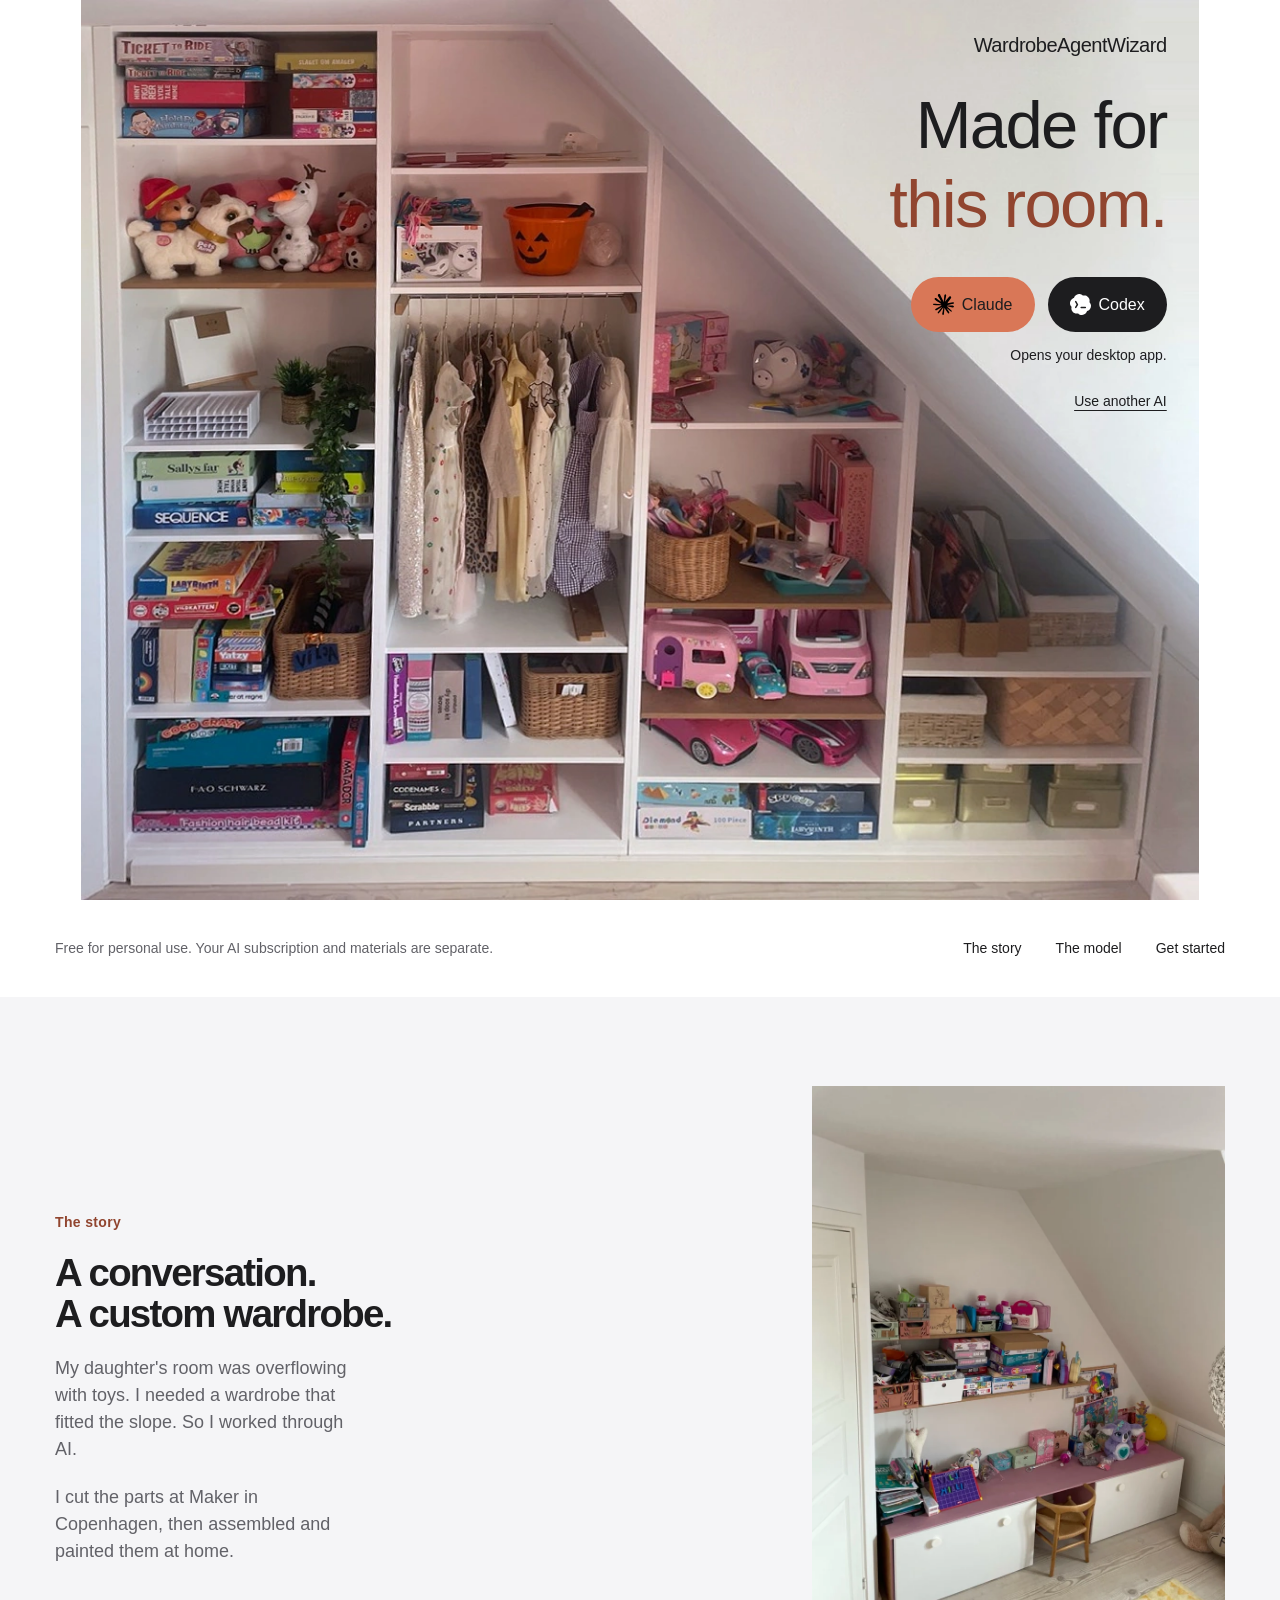
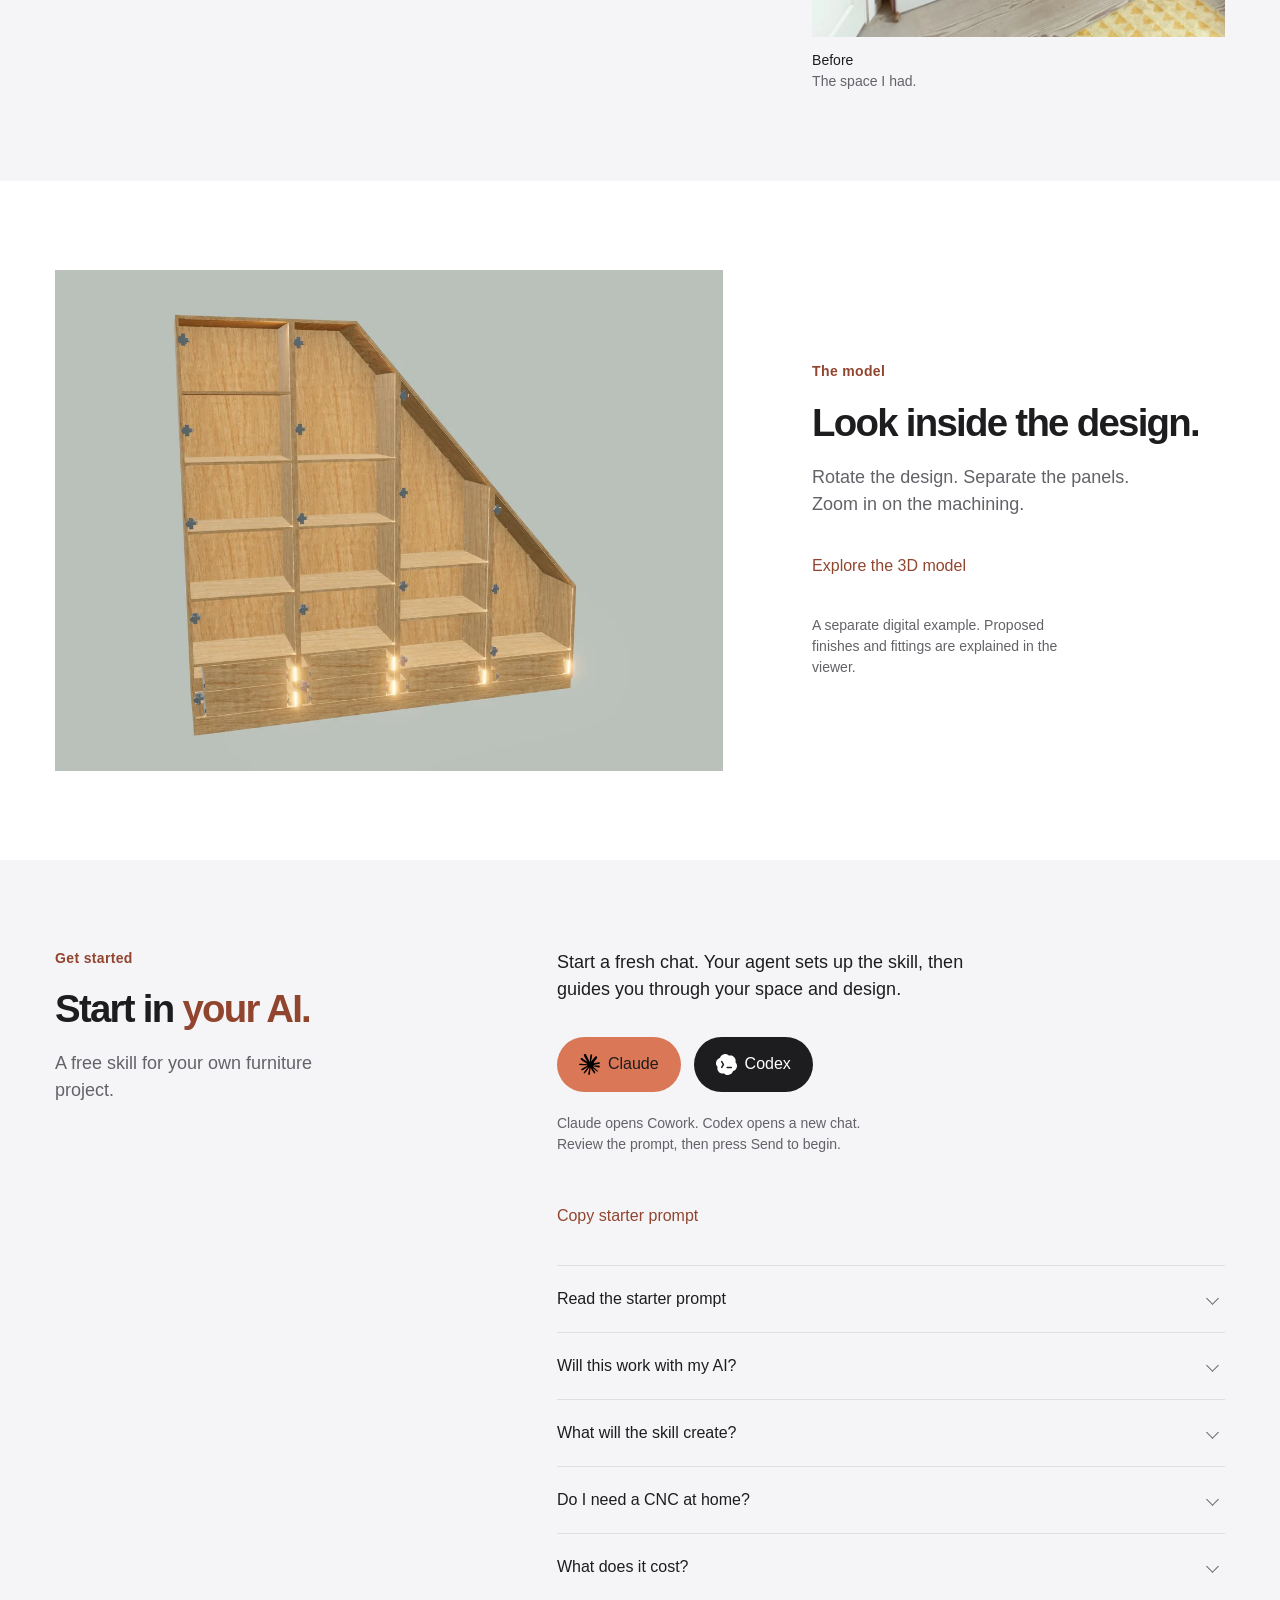
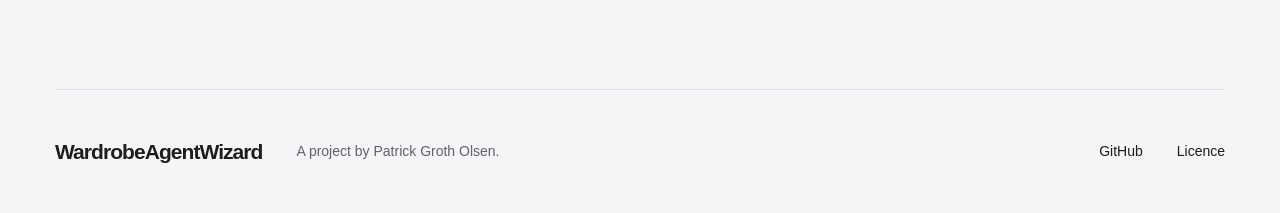
==== commit e4104549: "fix: fit desktop hero and add warm accents" ====
--- a/viewer/showcase/index.html
+++ b/viewer/showcase/index.html
@@ -19,12 +19,12 @@
   <main id="main">
     <section class="hero" aria-labelledby="hero-title">
       <figure class="hero-photo"><img src="./media/wardrobe-room-photo.webp" width="1168" height="940" fetchpriority="high" alt="My daughter's real finished wardrobe, filled with toys, games and clothes beneath the sloping ceiling."></figure>
-      <div class="hero-copy"><h1 id="hero-title">Made for<br>this room.</h1>
+      <div class="hero-copy"><h1 id="hero-title">Made for<br><span class="accent">this room.</span></h1>
         <div class="actions provider-actions" aria-label="Choose your AI">
           <a data-prompt-launch="claude" class="button primary" href="#start" aria-label="Start in Claude" aria-describedby="hero-launch-hint"><img class="provider-logo" src="./media/agent-logos/claude.svg" width="21" height="21" alt="">Claude</a>
           <a data-prompt-launch="codex" class="button primary" href="#start" aria-label="Start in Codex" aria-describedby="hero-launch-hint"><img class="provider-logo" src="./media/agent-logos/codex.svg" width="21" height="21" alt="">Codex</a>
         </div>
-        <p class="small launch-hint" id="hero-launch-hint">Opens your desktop app with the prompt ready.</p>
+        <p class="small launch-hint" id="hero-launch-hint">Opens your desktop app.</p>
         <a class="text-link" href="#start">Use another AI</a>
       </div>
     </section>
@@ -38,7 +38,7 @@
       <div class="model-copy"><p class="eyebrow">The model</p><h2 id="model-title">Look inside the design.</h2><p>Rotate the design. Separate the panels. Zoom in on the machining.</p><a class="text-link" href="./model.html">Explore the 3D model</a><p class="small">A separate digital example. Proposed finishes and fittings are explained in the viewer.</p></div>
     </div></section>
     <section class="start-section" id="start" aria-labelledby="start-title"><div class="shell start-grid">
-      <div class="start-title"><p class="eyebrow">Get started</p><h2 id="start-title">Start in your AI.</h2><p>A free skill for your own furniture project.</p></div>
+      <div class="start-title"><p class="eyebrow">Get started</p><h2 id="start-title">Start in <span class="accent">your AI.</span></h2><p>A free skill for your own furniture project.</p></div>
       <div class="start-panel"><p>Start a fresh chat. Your agent sets up the skill, then guides you through your space and design.</p>
         <div class="agent-actions provider-actions" aria-label="Choose your AI">
           <a data-prompt-launch="claude" class="button primary" href="#prompt-details" aria-label="Start in Claude"><img class="provider-logo" src="./media/agent-logos/claude.svg" width="21" height="21" alt="">Claude</a>
--- a/viewer/showcase/editorial-theme.css
+++ b/viewer/showcase/editorial-theme.css
@@ -1,6 +1,7 @@
 /* Scope: Shared type, flat controls and accessible document defaults. */
 :root {
-  --paper:#f5f5f7; --surface:#fff; --ink:#1d1d1f; --muted:#626268; --accent:#0066cc; --rule:#dedee3;
+  --paper:#f5f5f7; --surface:#fff; --ink:#1d1d1f; --muted:#626268; --accent:#91452f; --rule:#dedee3;
+  --claude:#d97757; --claude-hover:#e38b6d;
   --xs:.5rem; --sm:.8125rem; --md:1.3125rem; --lg:2.125rem; --xl:3.4375rem; --xxl:5.5625rem;
   --hero-width:min(100%,96rem,calc(100svh * 1168 / 940));
   --display:calc(3.4375rem * 1.272); --section-title:calc(2.125rem * 1.272);
@@ -21,7 +22,8 @@
 h3 { font-size:1.625rem; margin-bottom:var(--md); }
 .shell { width:min(calc(100% - 2 * var(--xl)),96rem); margin-inline:auto; }
 .brand { font-size:1.3125rem; font-weight:600; letter-spacing:-.045em; text-decoration:none; line-height:1; overflow-wrap:anywhere; }
-.eyebrow { font-size:.875rem; line-height:1.4; letter-spacing:.025em; font-weight:600; color:var(--muted); margin-bottom:var(--md); }
+.eyebrow { font-size:.875rem; line-height:1.4; letter-spacing:.025em; font-weight:600; color:var(--accent); margin-bottom:var(--md); }
+.accent { color:var(--accent); }
 .small,figcaption { font-size:.875rem; line-height:1.5; overflow-wrap:anywhere; }
 .small { color:var(--muted); }
 .actions { display:flex; align-items:center; flex-wrap:wrap; gap:var(--md); }
--- a/viewer/showcase/landing.css
+++ b/viewer/showcase/landing.css
@@ -1,7 +1,7 @@
 /* Scope: Open photographic layouts, full-width sections and responsive placement. */
 /* The approved photograph determines the hero's proportions and copy positions. */
 .site-header { position:absolute; top:0; left:50%; transform:translateX(-50%); width:var(--hero-width); aspect-ratio:1168 / 940; z-index:3; pointer-events:none; container-type:inline-size; }
-.topbar { position:absolute; top:3.6170213%; right:2.9109589%; width:auto; margin:0; pointer-events:auto; }
+.site-header .topbar { position:absolute; top:3.6170213%; right:2.9109589%; width:auto; margin:0; pointer-events:auto; }
 .topbar .brand { font-size:clamp(1rem,1.7979452cqw,1.625rem); font-weight:400; letter-spacing:-.025em; }
 nav { display:flex; flex-wrap:wrap; justify-content:center; gap:var(--lg); margin-left:auto; }
 nav a { display:inline-flex; align-items:center; min-height:3.4375rem; font-size:.875rem; text-decoration:none; }
@@ -32,6 +32,9 @@
 .provider-actions { display:flex; flex-wrap:wrap; gap:var(--sm); }
 .provider-actions .button { gap:var(--xs); padding-inline:var(--md); }
 .provider-logo { width:var(--md); height:var(--md); object-fit:contain; flex-shrink:0; filter:invert(1); }
+[data-prompt-launch="claude"] { color:var(--ink); background:var(--claude); }
+[data-prompt-launch="claude"]:hover { background:var(--claude-hover); }
+[data-prompt-launch="claude"] .provider-logo { filter:none; }
 .copy-prompt { border:0; padding:0; background:none; cursor:pointer; }
 .start-panel .small { margin-bottom:var(--lg); }
 .start-panel details p { color:var(--muted); font-size:1rem; }
@@ -45,8 +48,15 @@
   .hero h1 { font-size:clamp(2.125rem,5.9931507cqw,5.5625rem); }
   .hero .actions { justify-content:flex-end; }
 }
+/* Short desktop windows keep the full photo beside the launch controls. */
 @media (min-width:64.0625rem) and (max-height:51.5625rem) {
-  :root { --hero-width:min(100%,96rem); }
+  :root { --hero-width:min(100%,96rem,calc(100svh * 1168 / 940 * 1.618)); }
+  .site-header { aspect-ratio:auto; }
+  .site-header .topbar { top:var(--lg); right:var(--lg); }
+  .hero { display:grid; grid-template-columns:minmax(0,1fr) minmax(0,.618fr); align-items:center; }
+  .hero-copy { position:static; width:auto; padding:var(--xxl) var(--md) var(--lg); text-align:center; }
+  .hero h1 { font-size:3.4375rem; }
+  .hero .actions { justify-content:center; }
 }
 @media (max-width:75rem) {
   .shell { width:calc(100% - 2 * var(--lg)); }
@@ -55,7 +65,7 @@
 }
 @media (max-width:64rem) {
   .site-header { position:static; transform:none; width:100%; aspect-ratio:auto; pointer-events:auto; container-type:normal; }
-  .topbar { position:static; display:flex; align-items:center; justify-content:flex-end; min-height:3.4375rem; width:calc(100% - 2 * var(--md)); margin-inline:auto; }
+  .site-header .topbar { position:static; display:flex; align-items:center; justify-content:flex-end; min-height:3.4375rem; width:calc(100% - 2 * var(--md)); margin-inline:auto; }
   .topbar .brand { font-size:1rem; }
   .hero { width:100%; }
   .hero-meta { flex-direction:column; gap:0; text-align:center; padding-block:var(--sm) var(--lg); }
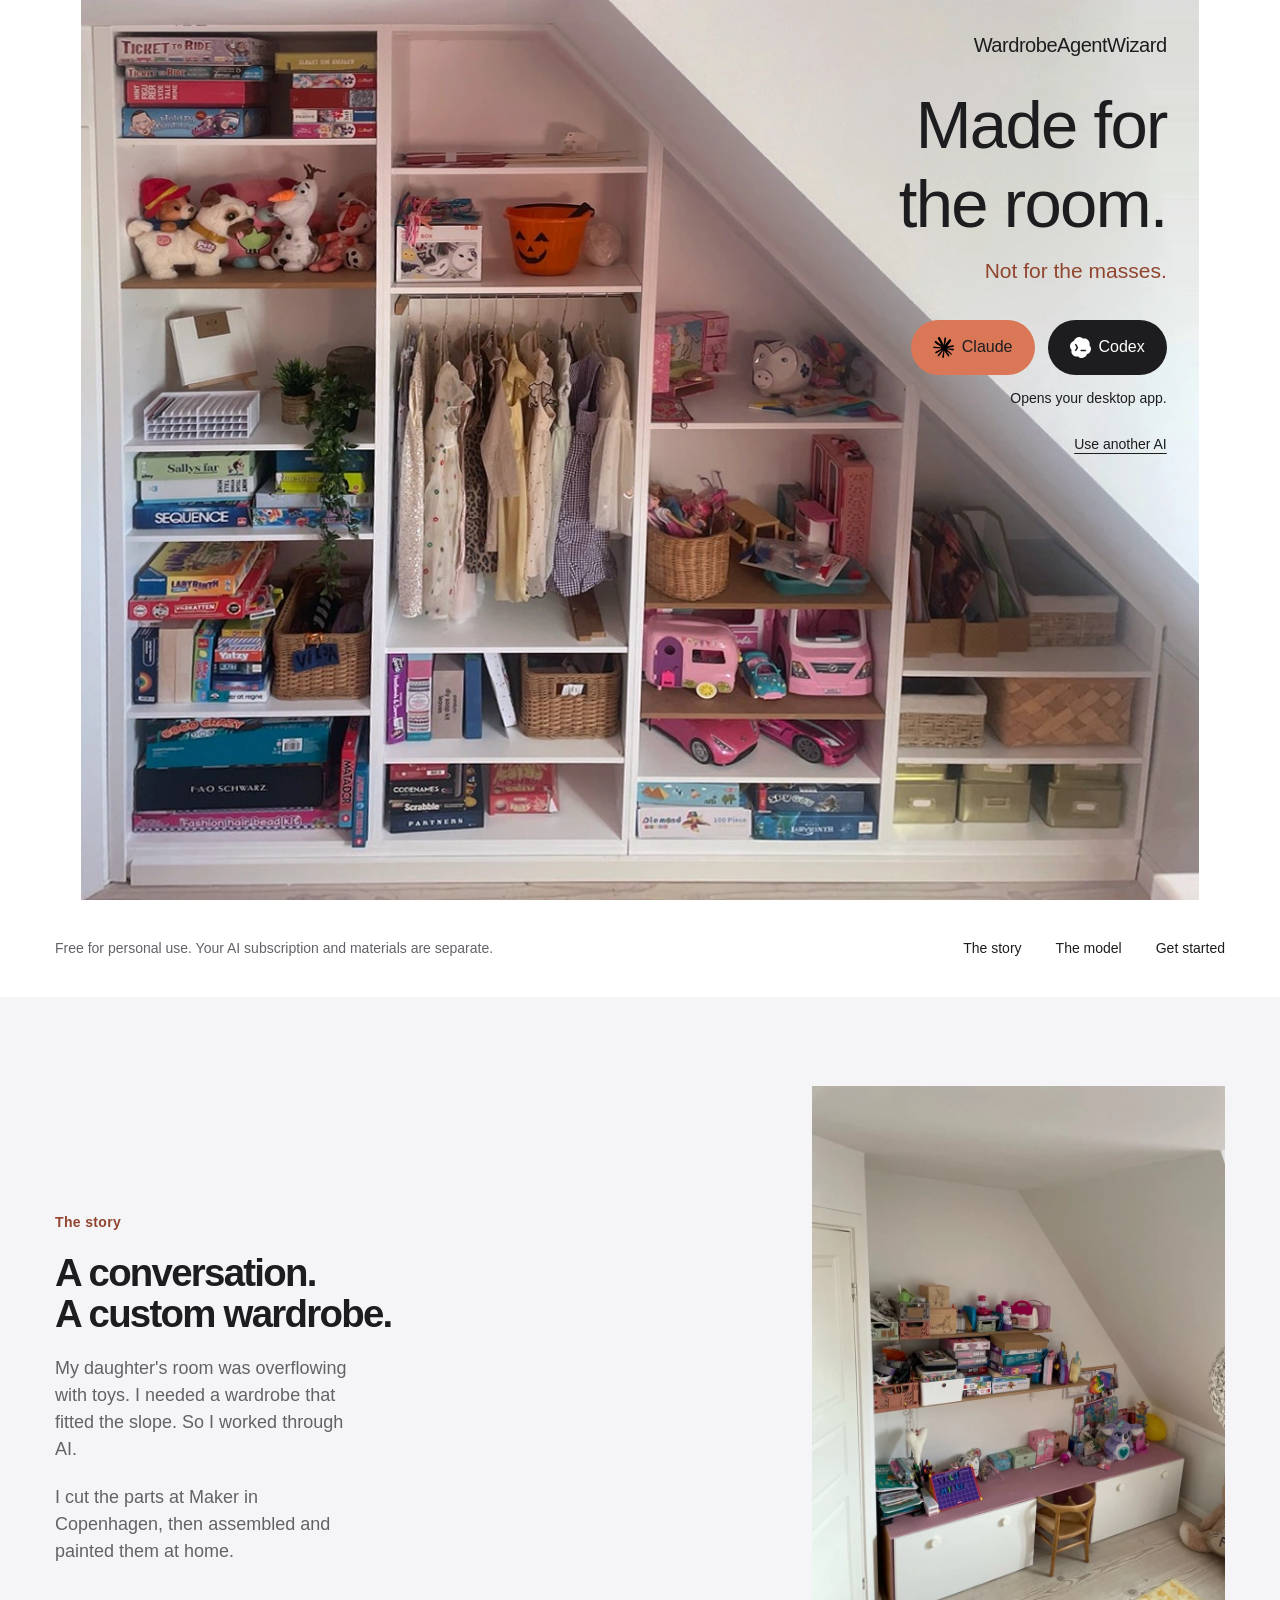
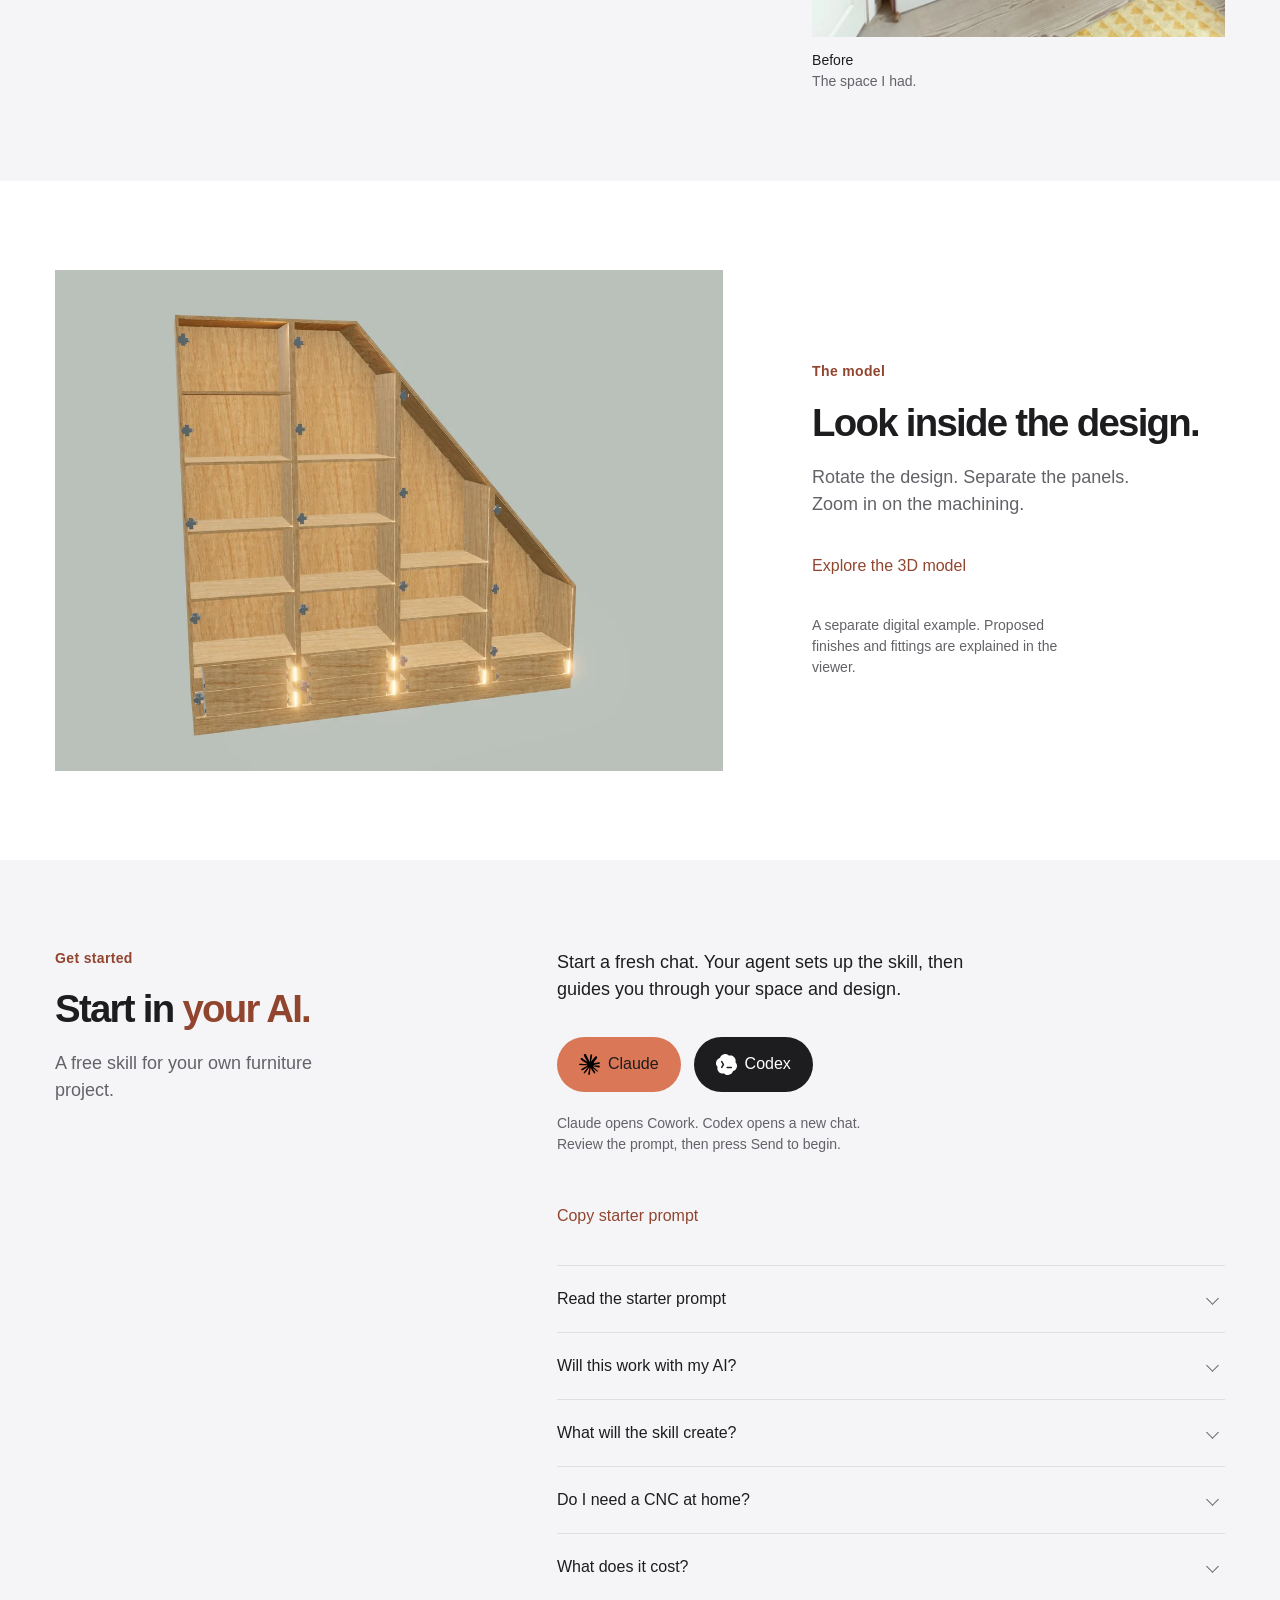
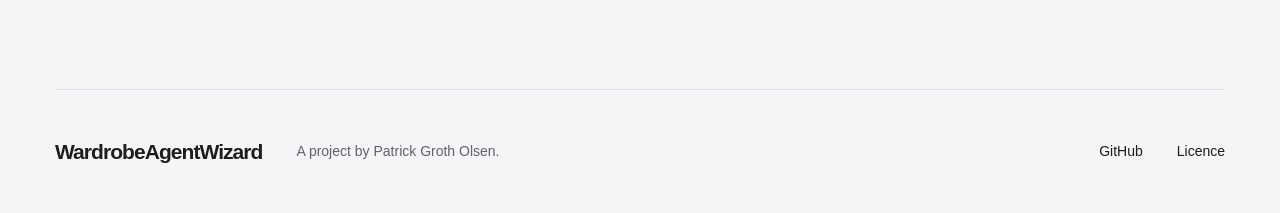
==== commit 68ab656b: "style: make room-specific headline explicit" ====
--- a/viewer/showcase/index.html
+++ b/viewer/showcase/index.html
@@ -3,12 +3,12 @@
 <html lang="en">
 <head>
   <meta charset="UTF-8"><meta name="viewport" content="width=device-width, initial-scale=1">
-  <meta name="description" content="Made for this room. Give your AI agent a free personal-use skill for designing fitted furniture around your space.">
+  <meta name="description" content="Made for the room. Not for the masses. Give your AI agent a free personal-use skill for designing fitted furniture around your space.">
   <meta name="theme-color" content="#f5f5f7">
-  <meta property="og:title" content="Made for this room.">
+  <meta property="og:title" content="Made for the room. Not for the masses.">
   <meta property="og:description" content="From an awkward nook to a real wardrobe. Start your own project inside your AI agent.">
   <meta property="og:image" content="https://patrickgrothols.github.io/WardrobeAgentWizard/wardrobe-room-photo.webp">
-  <title>WardrobeAgentWizard | Made for this room.</title>
+  <title>WardrobeAgentWizard | Made for the room. Not for the masses.</title>
   <link rel="stylesheet" href="./editorial-theme.css"><link rel="stylesheet" href="./landing.css">
 </head>
 <body>
@@ -19,7 +19,7 @@
   <main id="main">
     <section class="hero" aria-labelledby="hero-title">
       <figure class="hero-photo"><img src="./media/wardrobe-room-photo.webp" width="1168" height="940" fetchpriority="high" alt="My daughter's real finished wardrobe, filled with toys, games and clothes beneath the sloping ceiling."></figure>
-      <div class="hero-copy"><h1 id="hero-title">Made for<br><span class="accent">this room.</span></h1>
+      <div class="hero-copy"><h1 id="hero-title">Made for<br>the room.<span class="hero-tagline accent">Not for the masses.</span></h1>
         <div class="actions provider-actions" aria-label="Choose your AI">
           <a data-prompt-launch="claude" class="button primary" href="#start" aria-label="Start in Claude" aria-describedby="hero-launch-hint"><img class="provider-logo" src="./media/agent-logos/claude.svg" width="21" height="21" alt="">Claude</a>
           <a data-prompt-launch="codex" class="button primary" href="#start" aria-label="Start in Codex" aria-describedby="hero-launch-hint"><img class="provider-logo" src="./media/agent-logos/codex.svg" width="21" height="21" alt="">Codex</a>
--- a/viewer/showcase/landing.css
+++ b/viewer/showcase/landing.css
@@ -10,6 +10,7 @@
 .hero-photo img { width:100%; height:auto; }
 .hero-copy { position:static; width:auto; padding:var(--lg) var(--md); text-align:center; }
 .hero h1 { font-size:clamp(2.625rem,6vw,3.4375rem); font-weight:400; line-height:1.18; letter-spacing:-.025em; }
+.hero-tagline { display:block; margin-top:var(--sm); font-size:var(--md); line-height:1.4; letter-spacing:0; }
 .hero .actions { justify-content:center; margin-top:var(--lg); }
 .hero .launch-hint { margin-top:var(--sm); color:var(--ink); }
 .hero .text-link { margin-top:var(--xs); color:var(--ink); font-size:.875rem; text-decoration:underline; }
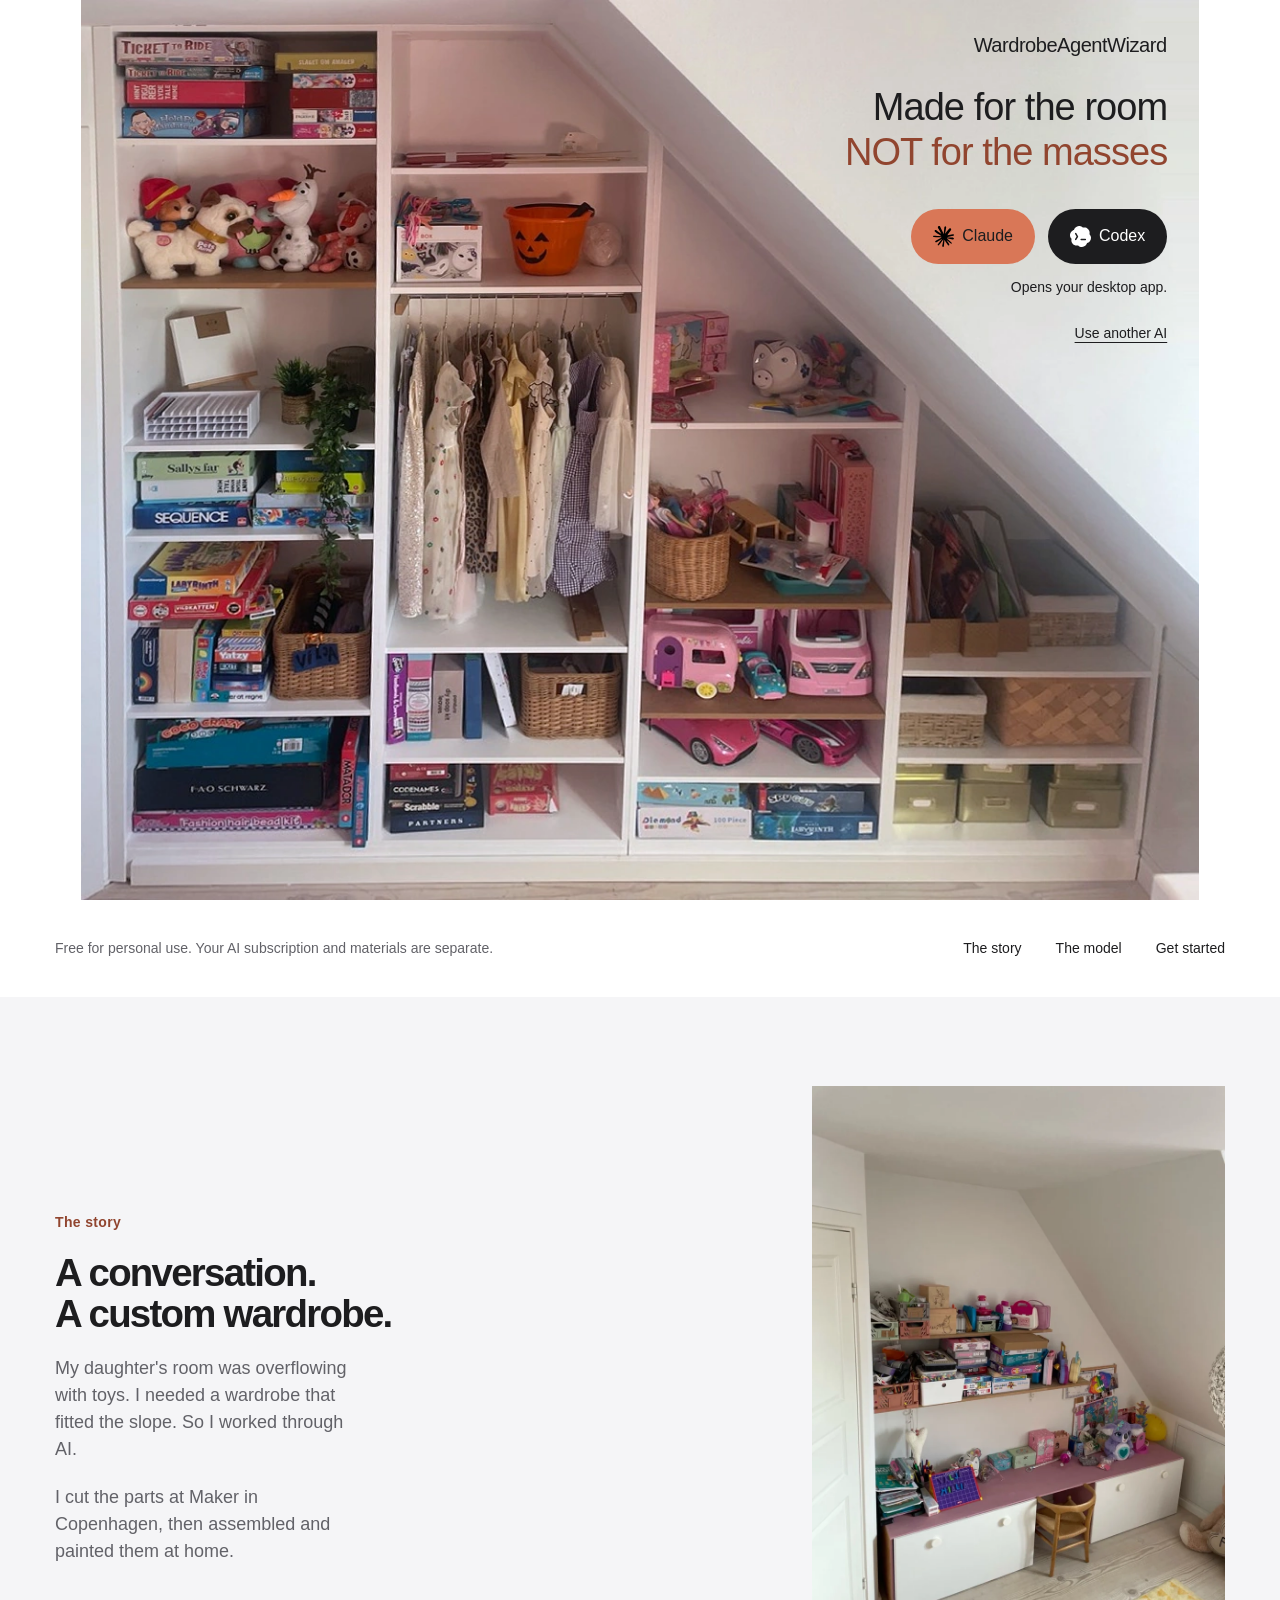
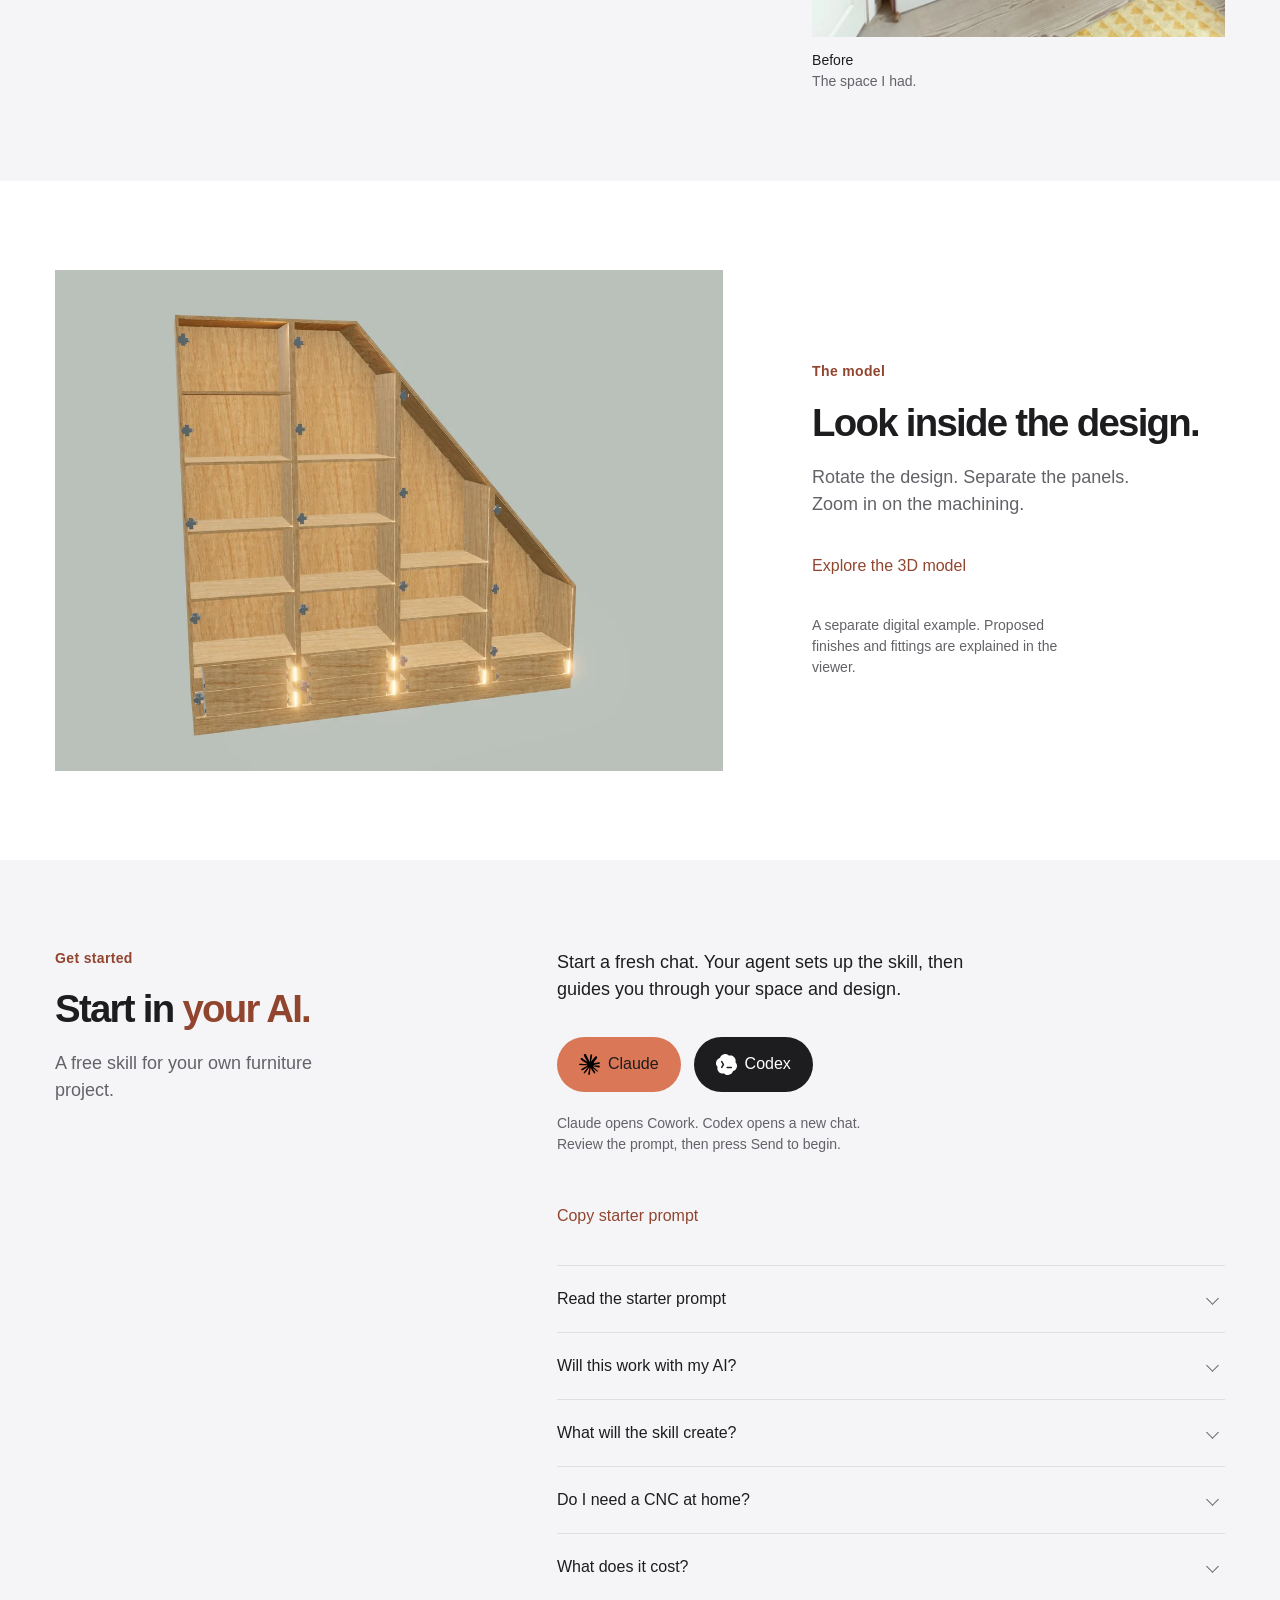
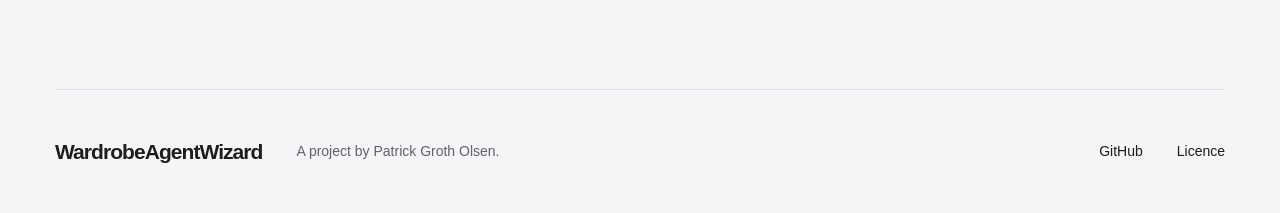
==== commit be9741b7: "fix: give headline two equal single-line phrases" ====
--- a/viewer/showcase/index.html
+++ b/viewer/showcase/index.html
@@ -3,12 +3,12 @@
 <html lang="en">
 <head>
   <meta charset="UTF-8"><meta name="viewport" content="width=device-width, initial-scale=1">
-  <meta name="description" content="Made for the room. Not for the masses. Give your AI agent a free personal-use skill for designing fitted furniture around your space.">
+  <meta name="description" content="Made for the room. NOT for the masses. Give your AI agent a free personal-use skill for designing fitted furniture around your space.">
   <meta name="theme-color" content="#f5f5f7">
-  <meta property="og:title" content="Made for the room. Not for the masses.">
+  <meta property="og:title" content="Made for the room. NOT for the masses.">
   <meta property="og:description" content="From an awkward nook to a real wardrobe. Start your own project inside your AI agent.">
   <meta property="og:image" content="https://patrickgrothols.github.io/WardrobeAgentWizard/wardrobe-room-photo.webp">
-  <title>WardrobeAgentWizard | Made for the room. Not for the masses.</title>
+  <title>WardrobeAgentWizard | Made for the room. NOT for the masses.</title>
   <link rel="stylesheet" href="./editorial-theme.css"><link rel="stylesheet" href="./landing.css">
 </head>
 <body>
@@ -19,7 +19,7 @@
   <main id="main">
     <section class="hero" aria-labelledby="hero-title">
       <figure class="hero-photo"><img src="./media/wardrobe-room-photo.webp" width="1168" height="940" fetchpriority="high" alt="My daughter's real finished wardrobe, filled with toys, games and clothes beneath the sloping ceiling."></figure>
-      <div class="hero-copy"><h1 id="hero-title">Made for<br>the room.<span class="hero-tagline accent">Not for the masses.</span></h1>
+      <div class="hero-copy"><h1 id="hero-title"><span class="hero-headline-line">Made for the room</span><span class="hero-headline-line accent">NOT for the masses</span></h1>
         <div class="actions provider-actions" aria-label="Choose your AI">
           <a data-prompt-launch="claude" class="button primary" href="#start" aria-label="Start in Claude" aria-describedby="hero-launch-hint"><img class="provider-logo" src="./media/agent-logos/claude.svg" width="21" height="21" alt="">Claude</a>
           <a data-prompt-launch="codex" class="button primary" href="#start" aria-label="Start in Codex" aria-describedby="hero-launch-hint"><img class="provider-logo" src="./media/agent-logos/codex.svg" width="21" height="21" alt="">Codex</a>
--- a/viewer/showcase/landing.css
+++ b/viewer/showcase/landing.css
@@ -6,11 +6,11 @@
 nav { display:flex; flex-wrap:wrap; justify-content:center; gap:var(--lg); margin-left:auto; }
 nav a { display:inline-flex; align-items:center; min-height:3.4375rem; font-size:.875rem; text-decoration:none; }
 nav a:hover { color:var(--accent); }
-.hero { position:relative; width:var(--hero-width); margin-inline:auto; container-type:inline-size; }
+.hero { position:relative; width:var(--hero-width); margin-inline:auto; container-type:inline-size; container-name:hero; }
 .hero-photo img { width:100%; height:auto; }
-.hero-copy { position:static; width:auto; padding:var(--lg) var(--md); text-align:center; }
-.hero h1 { font-size:clamp(2.625rem,6vw,3.4375rem); font-weight:400; line-height:1.18; letter-spacing:-.025em; }
-.hero-tagline { display:block; margin-top:var(--sm); font-size:var(--md); line-height:1.4; letter-spacing:0; }
+.hero-copy { position:static; width:auto; padding:var(--lg) var(--md); text-align:center; container-type:inline-size; }
+.hero h1 { font-size:clamp(1rem,10cqw,2.625rem); font-weight:400; line-height:1.18; letter-spacing:-.025em; }
+.hero-headline-line { display:block; white-space:nowrap; }
 .hero .actions { justify-content:center; margin-top:var(--lg); }
 .hero .launch-hint { margin-top:var(--sm); color:var(--ink); }
 .hero .text-link { margin-top:var(--xs); color:var(--ink); font-size:.875rem; text-decoration:underline; }
@@ -44,9 +44,8 @@
 .copy-status:empty { display:none; }
 footer { display:flex; align-items:center; gap:var(--lg); border-top:1px solid var(--rule); padding-block:var(--lg); }
 footer p { font-size:.875rem; color:var(--muted); }
-@container (min-width:64.0625rem) {
+@container hero (min-width:64.0625rem) {
   .hero-copy { position:absolute; top:9.4680851%; right:2.9109589%; width:34%; padding:0; text-align:right; }
-  .hero h1 { font-size:clamp(2.125rem,5.9931507cqw,5.5625rem); }
   .hero .actions { justify-content:flex-end; }
 }
 /* Short desktop windows keep the full photo beside the launch controls. */
@@ -56,7 +55,6 @@
   .site-header .topbar { top:var(--lg); right:var(--lg); }
   .hero { display:grid; grid-template-columns:minmax(0,1fr) minmax(0,.618fr); align-items:center; }
   .hero-copy { position:static; width:auto; padding:var(--xxl) var(--md) var(--lg); text-align:center; }
-  .hero h1 { font-size:3.4375rem; }
   .hero .actions { justify-content:center; }
 }
 @media (max-width:75rem) {
@@ -77,7 +75,6 @@
 @media (max-width:47.5rem) {
   .shell { width:calc(100% - 2 * var(--md)); }
   .brand { font-size:1rem; }
-  .hero h1 { font-size:2.625rem; }
   .hero .actions { margin-top:var(--md); }
   .hero .button { padding-inline:var(--md); }
   .room-section { padding-block:var(--xl); }
